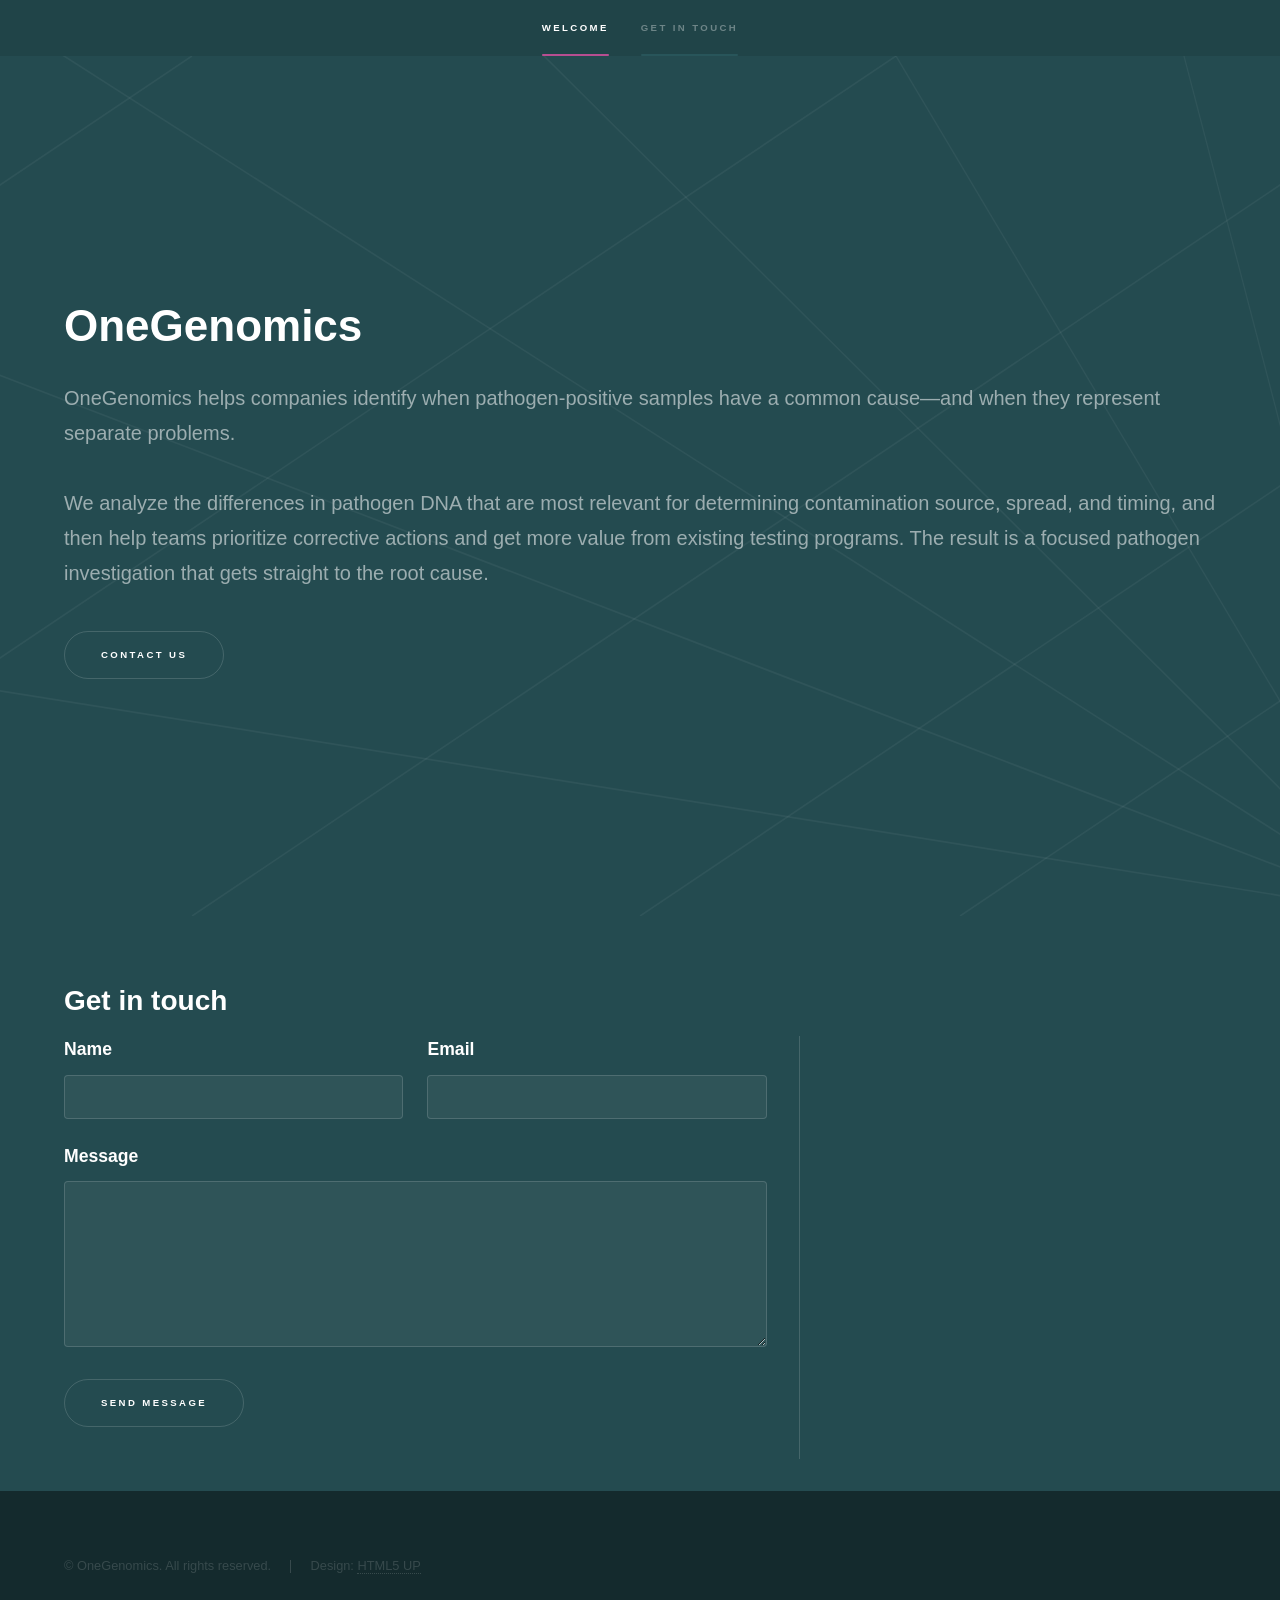
==== index.html @ ba039aa0 "fix contact form" ====
<!DOCTYPE HTML>
<!--
	Hyperspace by HTML5 UP
	html5up.net | @ajlkn
	Free for personal and commercial use under the CCA 3.0 license (html5up.net/license)
-->
<html>
	<head>
		<title>OneGenomics</title>
		<meta charset="utf-8" />
		<meta name="viewport" content="width=device-width, initial-scale=1, user-scalable=no" />
		<link rel="stylesheet" href="assets/css/main.css" />
		<noscript><link rel="stylesheet" href="assets/css/noscript.css" /></noscript>
	</head>
	<body class="is-preload">

		<!-- Sidebar -->
			<section id="sidebar">
				<div class="inner">
					<nav>
						<ul>
							<li><a href="#intro">Welcome</a></li>
							<!-- <li><a href="#one">Who we are</a></li> -->
							<!-- <li><a href="#two">What we do</a></li> -->
							<li><a href="#three">Get in touch</a></li>
						</ul>
					</nav>
				</div>
			</section>

		<!-- Wrapper -->
			<div id="wrapper">

				<!-- Intro -->
					<section id="intro" class="wrapper style1 fullscreen fade-up">
						<div class="inner">
							<h1>OneGenomics</h1>
							<p>OneGenomics helps companies identify when pathogen-positive samples have a common cause—and when they represent separate problems. <br />
							<br />
							We analyze the differences in pathogen DNA that are most relevant for determining contamination source, spread, and timing, and then help teams prioritize corrective actions and get more value from existing testing programs. The result is a focused pathogen investigation that gets straight to the root cause. </p>
							<ul class="actions">
								<li><a href="#three" class="button scrolly">Contact Us</a></li>
							</ul>
						</div>
					</section>

				<!-- One -->
<!-- 					<section id="one" class="wrapper style2 spotlights">
						<section>
							<a href="#" class="image"><img src="images/pic01.jpg" alt="" data-position="center center" /></a>
							<div class="content">
								<div class="inner">
									<h2>Sed ipsum dolor</h2>
									<p>Phasellus convallis elit id ullamcorper pulvinar. Duis aliquam turpis mauris, eu ultricies erat malesuada quis. Aliquam dapibus.</p>
									<ul class="actions">
										<li><a href="generic.html" class="button">Learn more</a></li>
									</ul>
								</div>
							</div>
						</section>
						<section>
							<a href="#" class="image"><img src="images/pic02.jpg" alt="" data-position="top center" /></a>
							<div class="content">
								<div class="inner">
									<h2>Feugiat consequat</h2>
									<p>Phasellus convallis elit id ullamcorper pulvinar. Duis aliquam turpis mauris, eu ultricies erat malesuada quis. Aliquam dapibus.</p>
									<ul class="actions">
										<li><a href="generic.html" class="button">Learn more</a></li>
									</ul>
								</div>
							</div>
						</section>
						<section>
							<a href="#" class="image"><img src="images/pic03.jpg" alt="" data-position="25% 25%" /></a>
							<div class="content">
								<div class="inner">
									<h2>Ultricies aliquam</h2>
									<p>Phasellus convallis elit id ullamcorper pulvinar. Duis aliquam turpis mauris, eu ultricies erat malesuada quis. Aliquam dapibus.</p>
									<ul class="actions">
										<li><a href="generic.html" class="button">Learn more</a></li>
									</ul>
								</div>
							</div>
						</section>
					</section> -->

				<!-- Two -->
<!-- 					<section id="two" class="wrapper style3 fade-up">
						<div class="inner">
							<h2>What we do</h2>
							<p>Phasellus convallis elit id ullamcorper pulvinar. Duis aliquam turpis mauris, eu ultricies erat malesuada quis. Aliquam dapibus, lacus eget hendrerit bibendum, urna est aliquam sem, sit amet imperdiet est velit quis lorem.</p>
							<div class="features">
								<section>
									<span class="icon solid major fa-code"></span>
									<h3>Lorem ipsum amet</h3>
									<p>Phasellus convallis elit id ullam corper amet et pulvinar. Duis aliquam turpis mauris, sed ultricies erat dapibus.</p>
								</section>
								<section>
									<span class="icon solid major fa-lock"></span>
									<h3>Aliquam sed nullam</h3>
									<p>Phasellus convallis elit id ullam corper amet et pulvinar. Duis aliquam turpis mauris, sed ultricies erat dapibus.</p>
								</section>
								<section>
									<span class="icon solid major fa-cog"></span>
									<h3>Sed erat ullam corper</h3>
									<p>Phasellus convallis elit id ullam corper amet et pulvinar. Duis aliquam turpis mauris, sed ultricies erat dapibus.</p>
								</section>
								<section>
									<span class="icon solid major fa-desktop"></span>
									<h3>Veroeros quis lorem</h3>
									<p>Phasellus convallis elit id ullam corper amet et pulvinar. Duis aliquam turpis mauris, sed ultricies erat dapibus.</p>
								</section>
								<section>
									<span class="icon solid major fa-link"></span>
									<h3>Urna quis bibendum</h3>
									<p>Phasellus convallis elit id ullam corper amet et pulvinar. Duis aliquam turpis mauris, sed ultricies erat dapibus.</p>
								</section>
								<section>
									<span class="icon major fa-gem"></span>
									<h3>Aliquam urna dapibus</h3>
									<p>Phasellus convallis elit id ullam corper amet et pulvinar. Duis aliquam turpis mauris, sed ultricies erat dapibus.</p>
								</section>
							</div>
							<ul class="actions">
								<li><a href="generic.html" class="button">Learn more</a></li>
							</ul>
						</div>
					</section> -->

				<!-- Three -->
					<section id="three" class="wrapper style1 fade-up">
						<div class="inner">
							<h2>Get in touch</h2>
							<div class="split style1">
								<section>
									<form method="POST" action="https://formsubmit.co/cam%40onegenomics.tech">
										<!--
											FormSubmit allows the form to send directly to your email (no backend required).
											See https://formsubmit.co/ for more details.
										-->
										<input type="hidden" name="_subject" value="New message from onegenomics.tech" />
										<input type="hidden" name="_captcha" value="false" />
										<input type="hidden" name="_next" value="https://onegenomics.tech/thank-you.html" />
										<div class="fields">
											<div class="field half">
												<label for="name">Name</label>
												<input type="text" name="name" id="name" required />
											</div>
											<div class="field half">
												<label for="email">Email</label>
												<input type="email" name="email" id="email" required />
											</div>
											<div class="field">
												<label for="message">Message</label>
												<textarea name="message" id="message" rows="5" required></textarea>
											</div>
										</div>
										<ul class="actions">
												<li><button type="submit" class="button submit">Send Message</button></li>
										</ul>
									</form>
								</section>
								<!--
								<section>
									<ul class="contact">
										<li>
											<h3>Address</h3>
											<span>12345 Somewhere Road #654<br />
											Nashville, TN 00000-0000<br />
											USA</span>
										</li>
										<li>
											<h3>Email</h3>
											<a href="#">user@untitled.tld</a>
										</li>
										<li>
											<h3>Phone</h3>
											<span>(000) 000-0000</span>
										</li>
										<li>
											<h3>Social</h3>
											<ul class="icons">
												<li><a href="#" class="icon brands fa-twitter"><span class="label">Twitter</span></a></li>
												<li><a href="#" class="icon brands fa-facebook-f"><span class="label">Facebook</span></a></li>
												<li><a href="#" class="icon brands fa-github"><span class="label">GitHub</span></a></li>
												<li><a href="#" class="icon brands fa-instagram"><span class="label">Instagram</span></a></li>
												<li><a href="#" class="icon brands fa-linkedin-in"><span class="label">LinkedIn</span></a></li>
											</ul>
										</li>
									</ul>
								</section>
								-->
							</div>
						</div>
					</section>

			</div>

		<!-- Footer -->
			<footer id="footer" class="wrapper style1-alt">
				<div class="inner">
					<ul class="menu">
						<li>&copy; OneGenomics. All rights reserved.</li><li>Design: <a href="http://html5up.net">HTML5 UP</a></li>
					</ul>
				</div>
			</footer>

		<!-- Scripts -->
			<script src="assets/js/jquery.min.js"></script>
			<script src="assets/js/jquery.scrollex.min.js"></script>
			<script src="assets/js/jquery.scrolly.min.js"></script>
			<script src="assets/js/browser.min.js"></script>
			<script src="assets/js/breakpoints.min.js"></script>
			<script src="assets/js/util.js"></script>
			<script src="assets/js/main.js"></script>

	</body>
</html>
---- assets/css/main.css ----
@import 'fontawesome-all.min.css';
/*
	Hyperspace by HTML5 UP
	html5up.net | @ajlkn
	Free for personal and commercial use under the CCA 3.0 license (html5up.net/license)
*/
html, body, div, span, applet, object,
iframe, h1, h2, h3, h4, h5, h6, p, blockquote,
pre, a, abbr, acronym, address, big, cite,
code, del, dfn, em, img, ins, kbd, q, s, samp,
small, strike, strong, sub, sup, tt, var, b,
u, i, center, dl, dt, dd, ol, ul, li, fieldset,
form, label, legend, table, caption, tbody,
tfoot, thead, tr, th, td, article, aside,
canvas, details, embed, figure, figcaption,
footer, header, hgroup, menu, nav, output, ruby,
section, summary, time, mark, audio, video {
  margin: 0;
  padding: 0;
  border: 0;
  font-size: 100%;
  font: inherit;
  vertical-align: baseline;
}

article, aside, details, figcaption, figure,
footer, header, hgroup, menu, nav, section {
  display: block;
}

body {
  line-height: 1;
}

ol, ul {
  list-style: none;
}

blockquote, q {
  quotes: none;
}
blockquote:before, blockquote:after, q:before, q:after {
  content: "";
  content: none;
}

table {
  border-collapse: collapse;
  border-spacing: 0;
}

body {
  -webkit-text-size-adjust: none;
}

mark {
  background-color: transparent;
  color: inherit;
}

input::-moz-focus-inner {
  border: 0;
  padding: 0;
}

input, select, textarea {
  -moz-appearance: none;
  -webkit-appearance: none;
  -ms-appearance: none;
  appearance: none;
}

/* Basic */
@-ms-viewport {
  width: device-width;
}
body {
  -ms-overflow-style: scrollbar;
}

@media screen and (max-width: 480px) {
  html, body {
    min-width: 320px;
  }
}
html {
  box-sizing: border-box;
}

*, *:before, *:after {
  box-sizing: inherit;
}

body {
  background: #204448;
}
body.is-preload *, body.is-preload *:before, body.is-preload *:after {
  -moz-animation: none !important;
  -webkit-animation: none !important;
  -ms-animation: none !important;
  animation: none !important;
  -moz-transition: none !important;
  -webkit-transition: none !important;
  -ms-transition: none !important;
  transition: none !important;
}

/* Type */
body, input, select, textarea {
  color: rgba(255, 255, 255, 0.55);
  font-family: Arial, Helvetica, sans-serif;
  font-size: 16.5pt;
  font-weight: normal;
  line-height: 1.75;
}
@media screen and (max-width: 1680px) {
  body, input, select, textarea {
    font-size: 13pt;
  }
}
@media screen and (max-width: 1280px) {
  body, input, select, textarea {
    font-size: 12pt;
  }
}
@media screen and (max-width: 360px) {
  body, input, select, textarea {
    font-size: 11pt;
  }
}

a {
  -moz-transition: color 0.2s ease, border-bottom-color 0.2s ease;
  -webkit-transition: color 0.2s ease, border-bottom-color 0.2s ease;
  -ms-transition: color 0.2s ease, border-bottom-color 0.2s ease;
  transition: color 0.2s ease, border-bottom-color 0.2s ease;
  border-bottom: dotted 1px rgba(255, 255, 255, 0.35);
  color: inherit;
  text-decoration: none;
}
a:hover {
  border-bottom-color: transparent;
  color: #ffffff;
}

strong, b {
  color: #ffffff;
  font-weight: bold;
}

em, i {
  font-style: italic;
}

p {
  margin: 0 0 2em 0;
}

h1, h2, h3, h4, h5, h6 {
  color: #ffffff;
  font-weight: bold;
  line-height: 1.5;
  margin: 0 0 0.5em 0;
}
h1 a, h2 a, h3 a, h4 a, h5 a, h6 a {
  color: inherit;
  text-decoration: none;
}

h1 {
  font-size: 2.75em;
}
h1.major {
  margin: 0 0 1.3em 0;
  position: relative;
  padding-bottom: 0.35em;
}
h1.major:after {
  background-image: -moz-linear-gradient(to right, #244B50, #b74e91);
  background-image: -webkit-linear-gradient(to right, #244B50, #b74e91);
  background-image: -ms-linear-gradient(to right, #244B50, #b74e91);
  background-image: linear-gradient(to right, #244B50, #b74e91);
  -moz-transition: max-width 0.2s ease;
  -webkit-transition: max-width 0.2s ease;
  -ms-transition: max-width 0.2s ease;
  transition: max-width 0.2s ease;
  border-radius: 0.2em;
  bottom: 0;
  content: "";
  height: 0.05em;
  position: absolute;
  right: 0;
  width: 100%;
}

h2 {
  font-size: 1.75em;
}

h3 {
  font-size: 1.1em;
}

h4 {
  font-size: 1em;
}

h5 {
  font-size: 0.8em;
}

h6 {
  font-size: 0.6em;
}

@media screen and (max-width: 736px) {
  h1 {
    font-size: 2em;
  }
  h2 {
    font-size: 1.25em;
  }
  h3 {
    font-size: 1em;
  }
  h4 {
    font-size: 0.8em;
  }
  h5 {
    font-size: 0.6em;
  }
  h6 {
    font-size: 0.6em;
  }
}
sub {
  font-size: 0.8em;
  position: relative;
  top: 0.5em;
}

sup {
  font-size: 0.8em;
  position: relative;
  top: -0.5em;
}

blockquote {
  border-left: solid 4px rgba(255, 255, 255, 0.15);
  font-style: italic;
  margin: 0 0 2em 0;
  padding: 0.5em 0 0.5em 2em;
}

code {
  background: rgba(255, 255, 255, 0.05);
  border-radius: 0.25em;
  border: solid 1px rgba(255, 255, 255, 0.15);
  font-family: "Courier New", monospace;
  font-size: 0.9em;
  margin: 0 0.25em;
  padding: 0.25em 0.65em;
}

pre {
  -webkit-overflow-scrolling: touch;
  font-family: "Courier New", monospace;
  font-size: 0.9em;
  margin: 0 0 2em 0;
}
pre code {
  display: block;
  line-height: 1.75em;
  padding: 1em 1.5em;
  overflow-x: auto;
}

hr {
  border: 0;
  border-bottom: solid 1px rgba(255, 255, 255, 0.15);
  margin: 2em 0;
}
hr.major {
  margin: 3em 0;
}

.align-left {
  text-align: left;
}

.align-center {
  text-align: center;
}

.align-right {
  text-align: right;
}

/* Row */
.row {
  display: flex;
  flex-wrap: wrap;
  box-sizing: border-box;
  align-items: stretch;
}
.row > * {
  box-sizing: border-box;
}
.row.gtr-uniform > * > :last-child {
  margin-bottom: 0;
}
.row.aln-left {
  justify-content: flex-start;
}
.row.aln-center {
  justify-content: center;
}
.row.aln-right {
  justify-content: flex-end;
}
.row.aln-top {
  align-items: flex-start;
}
.row.aln-middle {
  align-items: center;
}
.row.aln-bottom {
  align-items: flex-end;
}
.row > .imp {
  order: -1;
}
.row > .col-1 {
  width: 8.3333333333%;
}
.row > .off-1 {
  margin-left: 8.3333333333%;
}
.row > .col-2 {
  width: 16.6666666667%;
}
.row > .off-2 {
  margin-left: 16.6666666667%;
}
.row > .col-3 {
  width: 25%;
}
.row > .off-3 {
  margin-left: 25%;
}
.row > .col-4 {
  width: 33.3333333333%;
}
.row > .off-4 {
  margin-left: 33.3333333333%;
}
.row > .col-5 {
  width: 41.6666666667%;
}
.row > .off-5 {
  margin-left: 41.6666666667%;
}
.row > .col-6 {
  width: 50%;
}
.row > .off-6 {
  margin-left: 50%;
}
.row > .col-7 {
  width: 58.3333333333%;
}
.row > .off-7 {
  margin-left: 58.3333333333%;
}
.row > .col-8 {
  width: 66.6666666667%;
}
.row > .off-8 {
  margin-left: 66.6666666667%;
}
.row > .col-9 {
  width: 75%;
}
.row > .off-9 {
  margin-left: 75%;
}
.row > .col-10 {
  width: 83.3333333333%;
}
.row > .off-10 {
  margin-left: 83.3333333333%;
}
.row > .col-11 {
  width: 91.6666666667%;
}
.row > .off-11 {
  margin-left: 91.6666666667%;
}
.row > .col-12 {
  width: 100%;
}
.row > .off-12 {
  margin-left: 100%;
}
.row.gtr-0 {
  margin-top: 0;
  margin-left: 0em;
}
.row.gtr-0 > * {
  padding: 0 0 0 0em;
}
.row.gtr-0.gtr-uniform {
  margin-top: 0em;
}
.row.gtr-0.gtr-uniform > * {
  padding-top: 0em;
}
.row.gtr-25 {
  margin-top: 0;
  margin-left: -0.375em;
}
.row.gtr-25 > * {
  padding: 0 0 0 0.375em;
}
.row.gtr-25.gtr-uniform {
  margin-top: -0.375em;
}
.row.gtr-25.gtr-uniform > * {
  padding-top: 0.375em;
}
.row.gtr-50 {
  margin-top: 0;
  margin-left: -0.75em;
}
.row.gtr-50 > * {
  padding: 0 0 0 0.75em;
}
.row.gtr-50.gtr-uniform {
  margin-top: -0.75em;
}
.row.gtr-50.gtr-uniform > * {
  padding-top: 0.75em;
}
.row {
  margin-top: 0;
  margin-left: -1.5em;
}
.row > * {
  padding: 0 0 0 1.5em;
}
.row.gtr-uniform {
  margin-top: -1.5em;
}
.row.gtr-uniform > * {
  padding-top: 1.5em;
}
.row.gtr-150 {
  margin-top: 0;
  margin-left: -2.25em;
}
.row.gtr-150 > * {
  padding: 0 0 0 2.25em;
}
.row.gtr-150.gtr-uniform {
  margin-top: -2.25em;
}
.row.gtr-150.gtr-uniform > * {
  padding-top: 2.25em;
}
.row.gtr-200 {
  margin-top: 0;
  margin-left: -3em;
}
.row.gtr-200 > * {
  padding: 0 0 0 3em;
}
.row.gtr-200.gtr-uniform {
  margin-top: -3em;
}
.row.gtr-200.gtr-uniform > * {
  padding-top: 3em;
}
@media screen and (max-width: 1680px) {
  .row {
    display: flex;
    flex-wrap: wrap;
    box-sizing: border-box;
    align-items: stretch;
  }
  .row > * {
    box-sizing: border-box;
  }
  .row.gtr-uniform > * > :last-child {
    margin-bottom: 0;
  }
  .row.aln-left {
    justify-content: flex-start;
  }
  .row.aln-center {
    justify-content: center;
  }
  .row.aln-right {
    justify-content: flex-end;
  }
  .row.aln-top {
    align-items: flex-start;
  }
  .row.aln-middle {
    align-items: center;
  }
  .row.aln-bottom {
    align-items: flex-end;
  }
  .row > .imp-xlarge {
    order: -1;
  }
  .row > .col-1-xlarge {
    width: 8.3333333333%;
  }
  .row > .off-1-xlarge {
    margin-left: 8.3333333333%;
  }
  .row > .col-2-xlarge {
    width: 16.6666666667%;
  }
  .row > .off-2-xlarge {
    margin-left: 16.6666666667%;
  }
  .row > .col-3-xlarge {
    width: 25%;
  }
  .row > .off-3-xlarge {
    margin-left: 25%;
  }
  .row > .col-4-xlarge {
    width: 33.3333333333%;
  }
  .row > .off-4-xlarge {
    margin-left: 33.3333333333%;
  }
  .row > .col-5-xlarge {
    width: 41.6666666667%;
  }
  .row > .off-5-xlarge {
    margin-left: 41.6666666667%;
  }
  .row > .col-6-xlarge {
    width: 50%;
  }
  .row > .off-6-xlarge {
    margin-left: 50%;
  }
  .row > .col-7-xlarge {
    width: 58.3333333333%;
  }
  .row > .off-7-xlarge {
    margin-left: 58.3333333333%;
  }
  .row > .col-8-xlarge {
    width: 66.6666666667%;
  }
  .row > .off-8-xlarge {
    margin-left: 66.6666666667%;
  }
  .row > .col-9-xlarge {
    width: 75%;
  }
  .row > .off-9-xlarge {
    margin-left: 75%;
  }
  .row > .col-10-xlarge {
    width: 83.3333333333%;
  }
  .row > .off-10-xlarge {
    margin-left: 83.3333333333%;
  }
  .row > .col-11-xlarge {
    width: 91.6666666667%;
  }
  .row > .off-11-xlarge {
    margin-left: 91.6666666667%;
  }
  .row > .col-12-xlarge {
    width: 100%;
  }
  .row > .off-12-xlarge {
    margin-left: 100%;
  }
  .row.gtr-0 {
    margin-top: 0;
    margin-left: 0em;
  }
  .row.gtr-0 > * {
    padding: 0 0 0 0em;
  }
  .row.gtr-0.gtr-uniform {
    margin-top: 0em;
  }
  .row.gtr-0.gtr-uniform > * {
    padding-top: 0em;
  }
  .row.gtr-25 {
    margin-top: 0;
    margin-left: -0.375em;
  }
  .row.gtr-25 > * {
    padding: 0 0 0 0.375em;
  }
  .row.gtr-25.gtr-uniform {
    margin-top: -0.375em;
  }
  .row.gtr-25.gtr-uniform > * {
    padding-top: 0.375em;
  }
  .row.gtr-50 {
    margin-top: 0;
    margin-left: -0.75em;
  }
  .row.gtr-50 > * {
    padding: 0 0 0 0.75em;
  }
  .row.gtr-50.gtr-uniform {
    margin-top: -0.75em;
  }
  .row.gtr-50.gtr-uniform > * {
    padding-top: 0.75em;
  }
  .row {
    margin-top: 0;
    margin-left: -1.5em;
  }
  .row > * {
    padding: 0 0 0 1.5em;
  }
  .row.gtr-uniform {
    margin-top: -1.5em;
  }
  .row.gtr-uniform > * {
    padding-top: 1.5em;
  }
  .row.gtr-150 {
    margin-top: 0;
    margin-left: -2.25em;
  }
  .row.gtr-150 > * {
    padding: 0 0 0 2.25em;
  }
  .row.gtr-150.gtr-uniform {
    margin-top: -2.25em;
  }
  .row.gtr-150.gtr-uniform > * {
    padding-top: 2.25em;
  }
  .row.gtr-200 {
    margin-top: 0;
    margin-left: -3em;
  }
  .row.gtr-200 > * {
    padding: 0 0 0 3em;
  }
  .row.gtr-200.gtr-uniform {
    margin-top: -3em;
  }
  .row.gtr-200.gtr-uniform > * {
    padding-top: 3em;
  }
}
@media screen and (max-width: 1280px) {
  .row {
    display: flex;
    flex-wrap: wrap;
    box-sizing: border-box;
    align-items: stretch;
  }
  .row > * {
    box-sizing: border-box;
  }
  .row.gtr-uniform > * > :last-child {
    margin-bottom: 0;
  }
  .row.aln-left {
    justify-content: flex-start;
  }
  .row.aln-center {
    justify-content: center;
  }
  .row.aln-right {
    justify-content: flex-end;
  }
  .row.aln-top {
    align-items: flex-start;
  }
  .row.aln-middle {
    align-items: center;
  }
  .row.aln-bottom {
    align-items: flex-end;
  }
  .row > .imp-large {
    order: -1;
  }
  .row > .col-1-large {
    width: 8.3333333333%;
  }
  .row > .off-1-large {
    margin-left: 8.3333333333%;
  }
  .row > .col-2-large {
    width: 16.6666666667%;
  }
  .row > .off-2-large {
    margin-left: 16.6666666667%;
  }
  .row > .col-3-large {
    width: 25%;
  }
  .row > .off-3-large {
    margin-left: 25%;
  }
  .row > .col-4-large {
    width: 33.3333333333%;
  }
  .row > .off-4-large {
    margin-left: 33.3333333333%;
  }
  .row > .col-5-large {
    width: 41.6666666667%;
  }
  .row > .off-5-large {
    margin-left: 41.6666666667%;
  }
  .row > .col-6-large {
    width: 50%;
  }
  .row > .off-6-large {
    margin-left: 50%;
  }
  .row > .col-7-large {
    width: 58.3333333333%;
  }
  .row > .off-7-large {
    margin-left: 58.3333333333%;
  }
  .row > .col-8-large {
    width: 66.6666666667%;
  }
  .row > .off-8-large {
    margin-left: 66.6666666667%;
  }
  .row > .col-9-large {
    width: 75%;
  }
  .row > .off-9-large {
    margin-left: 75%;
  }
  .row > .col-10-large {
    width: 83.3333333333%;
  }
  .row > .off-10-large {
    margin-left: 83.3333333333%;
  }
  .row > .col-11-large {
    width: 91.6666666667%;
  }
  .row > .off-11-large {
    margin-left: 91.6666666667%;
  }
  .row > .col-12-large {
    width: 100%;
  }
  .row > .off-12-large {
    margin-left: 100%;
  }
  .row.gtr-0 {
    margin-top: 0;
    margin-left: 0em;
  }
  .row.gtr-0 > * {
    padding: 0 0 0 0em;
  }
  .row.gtr-0.gtr-uniform {
    margin-top: 0em;
  }
  .row.gtr-0.gtr-uniform > * {
    padding-top: 0em;
  }
  .row.gtr-25 {
    margin-top: 0;
    margin-left: -0.375em;
  }
  .row.gtr-25 > * {
    padding: 0 0 0 0.375em;
  }
  .row.gtr-25.gtr-uniform {
    margin-top: -0.375em;
  }
  .row.gtr-25.gtr-uniform > * {
    padding-top: 0.375em;
  }
  .row.gtr-50 {
    margin-top: 0;
    margin-left: -0.75em;
  }
  .row.gtr-50 > * {
    padding: 0 0 0 0.75em;
  }
  .row.gtr-50.gtr-uniform {
    margin-top: -0.75em;
  }
  .row.gtr-50.gtr-uniform > * {
    padding-top: 0.75em;
  }
  .row {
    margin-top: 0;
    margin-left: -1.5em;
  }
  .row > * {
    padding: 0 0 0 1.5em;
  }
  .row.gtr-uniform {
    margin-top: -1.5em;
  }
  .row.gtr-uniform > * {
    padding-top: 1.5em;
  }
  .row.gtr-150 {
    margin-top: 0;
    margin-left: -2.25em;
  }
  .row.gtr-150 > * {
    padding: 0 0 0 2.25em;
  }
  .row.gtr-150.gtr-uniform {
    margin-top: -2.25em;
  }
  .row.gtr-150.gtr-uniform > * {
    padding-top: 2.25em;
  }
  .row.gtr-200 {
    margin-top: 0;
    margin-left: -3em;
  }
  .row.gtr-200 > * {
    padding: 0 0 0 3em;
  }
  .row.gtr-200.gtr-uniform {
    margin-top: -3em;
  }
  .row.gtr-200.gtr-uniform > * {
    padding-top: 3em;
  }
}
@media screen and (max-width: 980px) {
  .row {
    display: flex;
    flex-wrap: wrap;
    box-sizing: border-box;
    align-items: stretch;
  }
  .row > * {
    box-sizing: border-box;
  }
  .row.gtr-uniform > * > :last-child {
    margin-bottom: 0;
  }
  .row.aln-left {
    justify-content: flex-start;
  }
  .row.aln-center {
    justify-content: center;
  }
  .row.aln-right {
    justify-content: flex-end;
  }
  .row.aln-top {
    align-items: flex-start;
  }
  .row.aln-middle {
    align-items: center;
  }
  .row.aln-bottom {
    align-items: flex-end;
  }
  .row > .imp-medium {
    order: -1;
  }
  .row > .col-1-medium {
    width: 8.3333333333%;
  }
  .row > .off-1-medium {
    margin-left: 8.3333333333%;
  }
  .row > .col-2-medium {
    width: 16.6666666667%;
  }
  .row > .off-2-medium {
    margin-left: 16.6666666667%;
  }
  .row > .col-3-medium {
    width: 25%;
  }
  .row > .off-3-medium {
    margin-left: 25%;
  }
  .row > .col-4-medium {
    width: 33.3333333333%;
  }
  .row > .off-4-medium {
    margin-left: 33.3333333333%;
  }
  .row > .col-5-medium {
    width: 41.6666666667%;
  }
  .row > .off-5-medium {
    margin-left: 41.6666666667%;
  }
  .row > .col-6-medium {
    width: 50%;
  }
  .row > .off-6-medium {
    margin-left: 50%;
  }
  .row > .col-7-medium {
    width: 58.3333333333%;
  }
  .row > .off-7-medium {
    margin-left: 58.3333333333%;
  }
  .row > .col-8-medium {
    width: 66.6666666667%;
  }
  .row > .off-8-medium {
    margin-left: 66.6666666667%;
  }
  .row > .col-9-medium {
    width: 75%;
  }
  .row > .off-9-medium {
    margin-left: 75%;
  }
  .row > .col-10-medium {
    width: 83.3333333333%;
  }
  .row > .off-10-medium {
    margin-left: 83.3333333333%;
  }
  .row > .col-11-medium {
    width: 91.6666666667%;
  }
  .row > .off-11-medium {
    margin-left: 91.6666666667%;
  }
  .row > .col-12-medium {
    width: 100%;
  }
  .row > .off-12-medium {
    margin-left: 100%;
  }
  .row.gtr-0 {
    margin-top: 0;
    margin-left: 0em;
  }
  .row.gtr-0 > * {
    padding: 0 0 0 0em;
  }
  .row.gtr-0.gtr-uniform {
    margin-top: 0em;
  }
  .row.gtr-0.gtr-uniform > * {
    padding-top: 0em;
  }
  .row.gtr-25 {
    margin-top: 0;
    margin-left: -0.375em;
  }
  .row.gtr-25 > * {
    padding: 0 0 0 0.375em;
  }
  .row.gtr-25.gtr-uniform {
    margin-top: -0.375em;
  }
  .row.gtr-25.gtr-uniform > * {
    padding-top: 0.375em;
  }
  .row.gtr-50 {
    margin-top: 0;
    margin-left: -0.75em;
  }
  .row.gtr-50 > * {
    padding: 0 0 0 0.75em;
  }
  .row.gtr-50.gtr-uniform {
    margin-top: -0.75em;
  }
  .row.gtr-50.gtr-uniform > * {
    padding-top: 0.75em;
  }
  .row {
    margin-top: 0;
    margin-left: -1.5em;
  }
  .row > * {
    padding: 0 0 0 1.5em;
  }
  .row.gtr-uniform {
    margin-top: -1.5em;
  }
  .row.gtr-uniform > * {
    padding-top: 1.5em;
  }
  .row.gtr-150 {
    margin-top: 0;
    margin-left: -2.25em;
  }
  .row.gtr-150 > * {
    padding: 0 0 0 2.25em;
  }
  .row.gtr-150.gtr-uniform {
    margin-top: -2.25em;
  }
  .row.gtr-150.gtr-uniform > * {
    padding-top: 2.25em;
  }
  .row.gtr-200 {
    margin-top: 0;
    margin-left: -3em;
  }
  .row.gtr-200 > * {
    padding: 0 0 0 3em;
  }
  .row.gtr-200.gtr-uniform {
    margin-top: -3em;
  }
  .row.gtr-200.gtr-uniform > * {
    padding-top: 3em;
  }
}
@media screen and (max-width: 736px) {
  .row {
    display: flex;
    flex-wrap: wrap;
    box-sizing: border-box;
    align-items: stretch;
  }
  .row > * {
    box-sizing: border-box;
  }
  .row.gtr-uniform > * > :last-child {
    margin-bottom: 0;
  }
  .row.aln-left {
    justify-content: flex-start;
  }
  .row.aln-center {
    justify-content: center;
  }
  .row.aln-right {
    justify-content: flex-end;
  }
  .row.aln-top {
    align-items: flex-start;
  }
  .row.aln-middle {
    align-items: center;
  }
  .row.aln-bottom {
    align-items: flex-end;
  }
  .row > .imp-small {
    order: -1;
  }
  .row > .col-1-small {
    width: 8.3333333333%;
  }
  .row > .off-1-small {
    margin-left: 8.3333333333%;
  }
  .row > .col-2-small {
    width: 16.6666666667%;
  }
  .row > .off-2-small {
    margin-left: 16.6666666667%;
  }
  .row > .col-3-small {
    width: 25%;
  }
  .row > .off-3-small {
    margin-left: 25%;
  }
  .row > .col-4-small {
    width: 33.3333333333%;
  }
  .row > .off-4-small {
    margin-left: 33.3333333333%;
  }
  .row > .col-5-small {
    width: 41.6666666667%;
  }
  .row > .off-5-small {
    margin-left: 41.6666666667%;
  }
  .row > .col-6-small {
    width: 50%;
  }
  .row > .off-6-small {
    margin-left: 50%;
  }
  .row > .col-7-small {
    width: 58.3333333333%;
  }
  .row > .off-7-small {
    margin-left: 58.3333333333%;
  }
  .row > .col-8-small {
    width: 66.6666666667%;
  }
  .row > .off-8-small {
    margin-left: 66.6666666667%;
  }
  .row > .col-9-small {
    width: 75%;
  }
  .row > .off-9-small {
    margin-left: 75%;
  }
  .row > .col-10-small {
    width: 83.3333333333%;
  }
  .row > .off-10-small {
    margin-left: 83.3333333333%;
  }
  .row > .col-11-small {
    width: 91.6666666667%;
  }
  .row > .off-11-small {
    margin-left: 91.6666666667%;
  }
  .row > .col-12-small {
    width: 100%;
  }
  .row > .off-12-small {
    margin-left: 100%;
  }
  .row.gtr-0 {
    margin-top: 0;
    margin-left: 0em;
  }
  .row.gtr-0 > * {
    padding: 0 0 0 0em;
  }
  .row.gtr-0.gtr-uniform {
    margin-top: 0em;
  }
  .row.gtr-0.gtr-uniform > * {
    padding-top: 0em;
  }
  .row.gtr-25 {
    margin-top: 0;
    margin-left: -0.375em;
  }
  .row.gtr-25 > * {
    padding: 0 0 0 0.375em;
  }
  .row.gtr-25.gtr-uniform {
    margin-top: -0.375em;
  }
  .row.gtr-25.gtr-uniform > * {
    padding-top: 0.375em;
  }
  .row.gtr-50 {
    margin-top: 0;
    margin-left: -0.75em;
  }
  .row.gtr-50 > * {
    padding: 0 0 0 0.75em;
  }
  .row.gtr-50.gtr-uniform {
    margin-top: -0.75em;
  }
  .row.gtr-50.gtr-uniform > * {
    padding-top: 0.75em;
  }
  .row {
    margin-top: 0;
    margin-left: -1.5em;
  }
  .row > * {
    padding: 0 0 0 1.5em;
  }
  .row.gtr-uniform {
    margin-top: -1.5em;
  }
  .row.gtr-uniform > * {
    padding-top: 1.5em;
  }
  .row.gtr-150 {
    margin-top: 0;
    margin-left: -2.25em;
  }
  .row.gtr-150 > * {
    padding: 0 0 0 2.25em;
  }
  .row.gtr-150.gtr-uniform {
    margin-top: -2.25em;
  }
  .row.gtr-150.gtr-uniform > * {
    padding-top: 2.25em;
  }
  .row.gtr-200 {
    margin-top: 0;
    margin-left: -3em;
  }
  .row.gtr-200 > * {
    padding: 0 0 0 3em;
  }
  .row.gtr-200.gtr-uniform {
    margin-top: -3em;
  }
  .row.gtr-200.gtr-uniform > * {
    padding-top: 3em;
  }
}
@media screen and (max-width: 480px) {
  .row {
    display: flex;
    flex-wrap: wrap;
    box-sizing: border-box;
    align-items: stretch;
  }
  .row > * {
    box-sizing: border-box;
  }
  .row.gtr-uniform > * > :last-child {
    margin-bottom: 0;
  }
  .row.aln-left {
    justify-content: flex-start;
  }
  .row.aln-center {
    justify-content: center;
  }
  .row.aln-right {
    justify-content: flex-end;
  }
  .row.aln-top {
    align-items: flex-start;
  }
  .row.aln-middle {
    align-items: center;
  }
  .row.aln-bottom {
    align-items: flex-end;
  }
  .row > .imp-xsmall {
    order: -1;
  }
  .row > .col-1-xsmall {
    width: 8.3333333333%;
  }
  .row > .off-1-xsmall {
    margin-left: 8.3333333333%;
  }
  .row > .col-2-xsmall {
    width: 16.6666666667%;
  }
  .row > .off-2-xsmall {
    margin-left: 16.6666666667%;
  }
  .row > .col-3-xsmall {
    width: 25%;
  }
  .row > .off-3-xsmall {
    margin-left: 25%;
  }
  .row > .col-4-xsmall {
    width: 33.3333333333%;
  }
  .row > .off-4-xsmall {
    margin-left: 33.3333333333%;
  }
  .row > .col-5-xsmall {
    width: 41.6666666667%;
  }
  .row > .off-5-xsmall {
    margin-left: 41.6666666667%;
  }
  .row > .col-6-xsmall {
    width: 50%;
  }
  .row > .off-6-xsmall {
    margin-left: 50%;
  }
  .row > .col-7-xsmall {
    width: 58.3333333333%;
  }
  .row > .off-7-xsmall {
    margin-left: 58.3333333333%;
  }
  .row > .col-8-xsmall {
    width: 66.6666666667%;
  }
  .row > .off-8-xsmall {
    margin-left: 66.6666666667%;
  }
  .row > .col-9-xsmall {
    width: 75%;
  }
  .row > .off-9-xsmall {
    margin-left: 75%;
  }
  .row > .col-10-xsmall {
    width: 83.3333333333%;
  }
  .row > .off-10-xsmall {
    margin-left: 83.3333333333%;
  }
  .row > .col-11-xsmall {
    width: 91.6666666667%;
  }
  .row > .off-11-xsmall {
    margin-left: 91.6666666667%;
  }
  .row > .col-12-xsmall {
    width: 100%;
  }
  .row > .off-12-xsmall {
    margin-left: 100%;
  }
  .row.gtr-0 {
    margin-top: 0;
    margin-left: 0em;
  }
  .row.gtr-0 > * {
    padding: 0 0 0 0em;
  }
  .row.gtr-0.gtr-uniform {
    margin-top: 0em;
  }
  .row.gtr-0.gtr-uniform > * {
    padding-top: 0em;
  }
  .row.gtr-25 {
    margin-top: 0;
    margin-left: -0.375em;
  }
  .row.gtr-25 > * {
    padding: 0 0 0 0.375em;
  }
  .row.gtr-25.gtr-uniform {
    margin-top: -0.375em;
  }
  .row.gtr-25.gtr-uniform > * {
    padding-top: 0.375em;
  }
  .row.gtr-50 {
    margin-top: 0;
    margin-left: -0.75em;
  }
  .row.gtr-50 > * {
    padding: 0 0 0 0.75em;
  }
  .row.gtr-50.gtr-uniform {
    margin-top: -0.75em;
  }
  .row.gtr-50.gtr-uniform > * {
    padding-top: 0.75em;
  }
  .row {
    margin-top: 0;
    margin-left: -1.5em;
  }
  .row > * {
    padding: 0 0 0 1.5em;
  }
  .row.gtr-uniform {
    margin-top: -1.5em;
  }
  .row.gtr-uniform > * {
    padding-top: 1.5em;
  }
  .row.gtr-150 {
    margin-top: 0;
    margin-left: -2.25em;
  }
  .row.gtr-150 > * {
    padding: 0 0 0 2.25em;
  }
  .row.gtr-150.gtr-uniform {
    margin-top: -2.25em;
  }
  .row.gtr-150.gtr-uniform > * {
    padding-top: 2.25em;
  }
  .row.gtr-200 {
    margin-top: 0;
    margin-left: -3em;
  }
  .row.gtr-200 > * {
    padding: 0 0 0 3em;
  }
  .row.gtr-200.gtr-uniform {
    margin-top: -3em;
  }
  .row.gtr-200.gtr-uniform > * {
    padding-top: 3em;
  }
}

/* Box */
.box {
  border-radius: 0.25em;
  border: solid 1px rgba(255, 255, 255, 0.15);
  margin-bottom: 2em;
  padding: 1.5em;
}
.box > :last-child,
.box > :last-child > :last-child,
.box > :last-child > :last-child > :last-child {
  margin-bottom: 0;
}
.box.alt {
  border: 0;
  border-radius: 0;
  padding: 0;
}

/* Button */
input[type=submit],
input[type=reset],
input[type=button],
button,
.button {
  -moz-appearance: none;
  -webkit-appearance: none;
  -ms-appearance: none;
  appearance: none;
  -moz-transition: border-color 0.2s ease;
  -webkit-transition: border-color 0.2s ease;
  -ms-transition: border-color 0.2s ease;
  transition: border-color 0.2s ease;
  background-color: transparent;
  border: solid 1px !important;
  border-color: rgba(255, 255, 255, 0.15) !important;
  border-radius: 3em;
  color: #ffffff !important;
  cursor: pointer;
  display: inline-block;
  font-size: 0.6em;
  font-weight: bold;
  height: calc(4.75em + 2px);
  letter-spacing: 0.25em;
  line-height: 4.75em;
  outline: 0;
  padding: 0 3.75em;
  position: relative;
  text-align: center;
  text-decoration: none;
  text-transform: uppercase;
  white-space: nowrap;
}
input[type=submit]:after,
input[type=reset]:after,
input[type=button]:after,
button:after,
.button:after {
  -moz-transform: scale(0.25);
  -webkit-transform: scale(0.25);
  -ms-transform: scale(0.25);
  transform: scale(0.25);
  pointer-events: none;
  -moz-transition: opacity 0.2s ease, -moz-transform 0.2s ease;
  -webkit-transition: opacity 0.2s ease, -webkit-transform 0.2s ease;
  -ms-transition: opacity 0.2s ease, -ms-transform 0.2s ease;
  transition: opacity 0.2s ease, transform 0.2s ease;
  background: #ffffff;
  border-radius: 3em;
  content: "";
  height: 100%;
  left: 0;
  opacity: 0;
  position: absolute;
  top: 0;
  width: 100%;
}
input[type=submit].icon:before,
input[type=reset].icon:before,
input[type=button].icon:before,
button.icon:before,
.button.icon:before {
  margin-right: 0.75em;
}
input[type=submit].fit,
input[type=reset].fit,
input[type=button].fit,
button.fit,
.button.fit {
  width: 100%;
}
input[type=submit].small,
input[type=reset].small,
input[type=button].small,
button.small,
.button.small {
  font-size: 0.4em;
}
input[type=submit].large,
input[type=reset].large,
input[type=button].large,
button.large,
.button.large {
  font-size: 0.8em;
}
input[type=submit].primary,
input[type=reset].primary,
input[type=button].primary,
button.primary,
.button.primary {
  background-color: #ffffff;
  color: #204448 !important;
}
input[type=submit].primary:after,
input[type=reset].primary:after,
input[type=button].primary:after,
button.primary:after,
.button.primary:after {
  display: none;
}
input[type=submit].disabled, input[type=submit]:disabled,
input[type=reset].disabled,
input[type=reset]:disabled,
input[type=button].disabled,
input[type=button]:disabled,
button.disabled,
button:disabled,
.button.disabled,
.button:disabled {
  cursor: default;
  opacity: 0.5;
  pointer-events: none;
}
input[type=submit]:hover,
input[type=reset]:hover,
input[type=button]:hover,
button:hover,
.button:hover {
  border-color: rgba(255, 255, 255, 0.55) !important;
}
input[type=submit]:hover:after,
input[type=reset]:hover:after,
input[type=button]:hover:after,
button:hover:after,
.button:hover:after {
  opacity: 0.05;
  -moz-transform: scale(1);
  -webkit-transform: scale(1);
  -ms-transform: scale(1);
  transform: scale(1);
}
input[type=submit]:hover:active,
input[type=reset]:hover:active,
input[type=button]:hover:active,
button:hover:active,
.button:hover:active {
  border-color: #ffffff !important;
}
input[type=submit]:hover:active:after,
input[type=reset]:hover:active:after,
input[type=button]:hover:active:after,
button:hover:active:after,
.button:hover:active:after {
  opacity: 0.1;
}

/* Features */
.features {
  display: -moz-flex;
  display: -webkit-flex;
  display: -ms-flex;
  display: flex;
  -moz-flex-wrap: wrap;
  -webkit-flex-wrap: wrap;
  -ms-flex-wrap: wrap;
  flex-wrap: wrap;
  border-radius: 0.25em;
  border: solid 1px rgba(255, 255, 255, 0.15);
  background: rgba(255, 255, 255, 0.05);
  margin: 0 0 2em 0;
}
.features section {
  padding: 3.5em 3em 1em 7em;
  width: 50%;
  border-top: solid 1px rgba(255, 255, 255, 0.15);
  position: relative;
}
.features section:nth-child(-n+2) {
  border-top-width: 0;
}
.features section:nth-child(2n) {
  border-left: solid 1px rgba(255, 255, 255, 0.15);
}
.features section .icon {
  -moz-transition: opacity 0.5s ease, -moz-transform 0.5s ease;
  -webkit-transition: opacity 0.5s ease, -webkit-transform 0.5s ease;
  -ms-transition: opacity 0.5s ease, -ms-transform 0.5s ease;
  transition: opacity 0.5s ease, transform 0.5s ease;
  -moz-transition-delay: 1s;
  -webkit-transition-delay: 1s;
  -ms-transition-delay: 1s;
  transition-delay: 1s;
  -moz-transform: scale(1);
  -webkit-transform: scale(1);
  -ms-transform: scale(1);
  transform: scale(1);
  position: absolute;
  left: 3em;
  top: 3em;
  opacity: 1;
}
.features section:nth-child(1) .icon {
  -moz-transition-delay: 0.15s;
  -webkit-transition-delay: 0.15s;
  -ms-transition-delay: 0.15s;
  transition-delay: 0.15s;
}
.features section:nth-child(2) .icon {
  -moz-transition-delay: 0.3s;
  -webkit-transition-delay: 0.3s;
  -ms-transition-delay: 0.3s;
  transition-delay: 0.3s;
}
.features section:nth-child(3) .icon {
  -moz-transition-delay: 0.45s;
  -webkit-transition-delay: 0.45s;
  -ms-transition-delay: 0.45s;
  transition-delay: 0.45s;
}
.features section:nth-child(4) .icon {
  -moz-transition-delay: 0.6s;
  -webkit-transition-delay: 0.6s;
  -ms-transition-delay: 0.6s;
  transition-delay: 0.6s;
}
.features section:nth-child(5) .icon {
  -moz-transition-delay: 0.75s;
  -webkit-transition-delay: 0.75s;
  -ms-transition-delay: 0.75s;
  transition-delay: 0.75s;
}
.features section:nth-child(6) .icon {
  -moz-transition-delay: 0.9s;
  -webkit-transition-delay: 0.9s;
  -ms-transition-delay: 0.9s;
  transition-delay: 0.9s;
}
.features section:nth-child(7) .icon {
  -moz-transition-delay: 1.05s;
  -webkit-transition-delay: 1.05s;
  -ms-transition-delay: 1.05s;
  transition-delay: 1.05s;
}
.features section:nth-child(8) .icon {
  -moz-transition-delay: 1.2s;
  -webkit-transition-delay: 1.2s;
  -ms-transition-delay: 1.2s;
  transition-delay: 1.2s;
}
.features section:nth-child(9) .icon {
  -moz-transition-delay: 1.35s;
  -webkit-transition-delay: 1.35s;
  -ms-transition-delay: 1.35s;
  transition-delay: 1.35s;
}
.features section:nth-child(10) .icon {
  -moz-transition-delay: 1.5s;
  -webkit-transition-delay: 1.5s;
  -ms-transition-delay: 1.5s;
  transition-delay: 1.5s;
}
.features section:nth-child(11) .icon {
  -moz-transition-delay: 1.65s;
  -webkit-transition-delay: 1.65s;
  -ms-transition-delay: 1.65s;
  transition-delay: 1.65s;
}
.features section:nth-child(12) .icon {
  -moz-transition-delay: 1.8s;
  -webkit-transition-delay: 1.8s;
  -ms-transition-delay: 1.8s;
  transition-delay: 1.8s;
}
.features section:nth-child(13) .icon {
  -moz-transition-delay: 1.95s;
  -webkit-transition-delay: 1.95s;
  -ms-transition-delay: 1.95s;
  transition-delay: 1.95s;
}
.features section:nth-child(14) .icon {
  -moz-transition-delay: 2.1s;
  -webkit-transition-delay: 2.1s;
  -ms-transition-delay: 2.1s;
  transition-delay: 2.1s;
}
.features section:nth-child(15) .icon {
  -moz-transition-delay: 2.25s;
  -webkit-transition-delay: 2.25s;
  -ms-transition-delay: 2.25s;
  transition-delay: 2.25s;
}
.features section:nth-child(16) .icon {
  -moz-transition-delay: 2.4s;
  -webkit-transition-delay: 2.4s;
  -ms-transition-delay: 2.4s;
  transition-delay: 2.4s;
}
.features section:nth-child(17) .icon {
  -moz-transition-delay: 2.55s;
  -webkit-transition-delay: 2.55s;
  -ms-transition-delay: 2.55s;
  transition-delay: 2.55s;
}
.features section:nth-child(18) .icon {
  -moz-transition-delay: 2.7s;
  -webkit-transition-delay: 2.7s;
  -ms-transition-delay: 2.7s;
  transition-delay: 2.7s;
}
.features section:nth-child(19) .icon {
  -moz-transition-delay: 2.85s;
  -webkit-transition-delay: 2.85s;
  -ms-transition-delay: 2.85s;
  transition-delay: 2.85s;
}
.features section:nth-child(20) .icon {
  -moz-transition-delay: 3s;
  -webkit-transition-delay: 3s;
  -ms-transition-delay: 3s;
  transition-delay: 3s;
}
.features.inactive section .icon {
  -moz-transform: scale(0.5);
  -webkit-transform: scale(0.5);
  -ms-transform: scale(0.5);
  transform: scale(0.5);
  opacity: 0;
}
@media screen and (max-width: 980px) {
  .features {
    display: block;
  }
  .features section {
    border-top-width: 1px !important;
    border-left-width: 0 !important;
    width: 100%;
  }
  .features section:first-child {
    border-top-width: 0 !important;
  }
}
@media screen and (max-width: 736px) {
  .features section {
    padding: 2.5em 1.5em 0.1em 5.5em;
  }
  .features section .icon {
    left: 1.5em;
    top: 2em;
  }
}
@media screen and (max-width: 480px) {
  .features section {
    padding: 2em 1.5em 0.1em 1.5em;
  }
  .features section .icon {
    left: 0;
    position: relative;
    top: 0;
  }
}

/* Form */
form {
  margin: 0 0 2em 0;
}
form > :last-child {
  margin-bottom: 0;
}
form > .fields {
  display: -moz-flex;
  display: -webkit-flex;
  display: -ms-flex;
  display: flex;
  -moz-flex-wrap: wrap;
  -webkit-flex-wrap: wrap;
  -ms-flex-wrap: wrap;
  flex-wrap: wrap;
  width: calc(100% + 3em);
  margin: -1.5em 0 2em -1.5em;
}
form > .fields > .field {
  -moz-flex-grow: 0;
  -webkit-flex-grow: 0;
  -ms-flex-grow: 0;
  flex-grow: 0;
  -moz-flex-shrink: 0;
  -webkit-flex-shrink: 0;
  -ms-flex-shrink: 0;
  flex-shrink: 0;
  padding: 1.5em 0 0 1.5em;
  width: calc(100% - 1.5em);
}
form > .fields > .field.half {
  width: calc(50% - 0.75em);
}
form > .fields > .field.third {
  width: calc(100%/3 - 0.5em);
}
form > .fields > .field.quarter {
  width: calc(25% - 0.375em);
}
@media screen and (max-width: 480px) {
  form > .fields {
    width: calc(100% + 3em);
    margin: -1.5em 0 2em -1.5em;
  }
  form > .fields > .field {
    padding: 1.5em 0 0 1.5em;
    width: calc(100% - 1.5em);
  }
  form > .fields > .field.half {
    width: calc(100% - 1.5em);
  }
  form > .fields > .field.third {
    width: calc(100% - 1.5em);
  }
  form > .fields > .field.quarter {
    width: calc(100% - 1.5em);
  }
}

label {
  color: #ffffff;
  font-weight: bold;
  line-height: 1.5;
  margin: 0 0 0.7em 0;
  display: block;
  font-size: 1.1em;
}

input[type=text],
input[type=password],
input[type=email],
input[type=tel],
select,
textarea {
  -moz-appearance: none;
  -webkit-appearance: none;
  -ms-appearance: none;
  appearance: none;
  background: rgba(255, 255, 255, 0.05);
  border-radius: 0.25em;
  border: none;
  border: solid 1px rgba(255, 255, 255, 0.15);
  color: inherit;
  display: block;
  outline: 0;
  padding: 0 1em;
  text-decoration: none;
  width: 100%;
}
input[type=text]:invalid,
input[type=password]:invalid,
input[type=email]:invalid,
input[type=tel]:invalid,
select:invalid,
textarea:invalid {
  box-shadow: none;
}
input[type=text]:focus,
input[type=password]:focus,
input[type=email]:focus,
input[type=tel]:focus,
select:focus,
textarea:focus {
  border-color: #ffffff;
  box-shadow: 0 0 0 1px #ffffff;
}

select {
  background-image: url("data:image/svg+xml;charset=utf8,%3Csvg xmlns='http://www.w3.org/2000/svg' width='40' height='40' preserveAspectRatio='none' viewBox='0 0 40 40'%3E%3Cpath d='M9.4,12.3l10.4,10.4l10.4-10.4c0.2-0.2,0.5-0.4,0.9-0.4c0.3,0,0.6,0.1,0.9,0.4l3.3,3.3c0.2,0.2,0.4,0.5,0.4,0.9 c0,0.4-0.1,0.6-0.4,0.9L20.7,31.9c-0.2,0.2-0.5,0.4-0.9,0.4c-0.3,0-0.6-0.1-0.9-0.4L4.3,17.3c-0.2-0.2-0.4-0.5-0.4-0.9 c0-0.4,0.1-0.6,0.4-0.9l3.3-3.3c0.2-0.2,0.5-0.4,0.9-0.4S9.1,12.1,9.4,12.3z' fill='rgba(255, 255, 255, 0.15)' /%3E%3C/svg%3E");
  background-size: 1.25rem;
  background-repeat: no-repeat;
  background-position: calc(100% - 1rem) center;
  height: 2.75em;
  padding-right: 2.75em;
  text-overflow: ellipsis;
}
select option {
  color: #ffffff;
  background: #204448;
}
select:focus::-ms-value {
  background-color: transparent;
}
select::-ms-expand {
  display: none;
}

input[type=text],
input[type=password],
input[type=email],
select {
  height: 2.75em;
}

textarea {
  padding: 0.75em 1em;
}
body.is-ie textarea {
  min-height: 10em;
}

input[type=checkbox],
input[type=radio] {
  -moz-appearance: none;
  -webkit-appearance: none;
  -ms-appearance: none;
  appearance: none;
  display: block;
  float: left;
  margin-right: -2em;
  opacity: 0;
  width: 1em;
  z-index: -1;
}
input[type=checkbox] + label,
input[type=radio] + label {
  text-decoration: none;
}
input[type=checkbox] + label:before,
input[type=radio] + label:before {
  -moz-osx-font-smoothing: grayscale;
  -webkit-font-smoothing: antialiased;
  display: inline-block;
  font-style: normal;
  font-variant: normal;
  text-rendering: auto;
  line-height: 1;
  text-transform: none !important;
  font-family: "Font Awesome 5 Free";
  font-weight: 900;
}
input[type=checkbox] + label,
input[type=radio] + label {
  color: rgba(255, 255, 255, 0.55);
  cursor: pointer;
  display: inline-block;
  font-size: 1em;
  font-weight: normal;
  padding-left: 2.4em;
  padding-right: 0.75em;
  position: relative;
}
input[type=checkbox] + label:before,
input[type=radio] + label:before {
  background: rgba(255, 255, 255, 0.05);
  border-radius: 0.25em;
  border: solid 1px rgba(255, 255, 255, 0.15);
  content: "";
  display: inline-block;
  font-size: 0.8em;
  height: 2.0625em;
  left: 0;
  line-height: 2.0625em;
  position: absolute;
  text-align: center;
  top: 0;
  width: 2.0625em;
}
input[type=checkbox]:checked + label:before,
input[type=radio]:checked + label:before {
  background: #ffffff;
  border-color: #ffffff;
  color: #b74e91;
  content: "\f00c";
}
input[type=checkbox]:focus + label:before,
input[type=radio]:focus + label:before {
  border-color: #ffffff;
  box-shadow: 0 0 0 1px #ffffff;
}

input[type=checkbox] + label:before {
  border-radius: 0.25em;
}

input[type=radio] + label:before {
  border-radius: 100%;
}

::-webkit-input-placeholder {
  color: rgba(255, 255, 255, 0.35) !important;
  opacity: 1;
}

:-moz-placeholder {
  color: rgba(255, 255, 255, 0.35) !important;
  opacity: 1;
}

::-moz-placeholder {
  color: rgba(255, 255, 255, 0.35) !important;
  opacity: 1;
}

:-ms-input-placeholder {
  color: rgba(255, 255, 255, 0.35) !important;
  opacity: 1;
}

/* Icon */
.icon {
  text-decoration: none;
}
.icon:before {
  -moz-osx-font-smoothing: grayscale;
  -webkit-font-smoothing: antialiased;
  display: inline-block;
  font-style: normal;
  font-variant: normal;
  text-rendering: auto;
  line-height: 1;
  text-transform: none !important;
  font-family: "Font Awesome 5 Free";
  font-weight: 400;
}
.icon {
  border-bottom: none;
  position: relative;
}
.icon > .label {
  display: none;
}
.icon:before {
  line-height: inherit;
}
.icon.solid:before {
  font-weight: 900;
}
.icon.brands:before {
  font-family: "Font Awesome 5 Brands";
}
.icon.major {
  width: 2.5em;
  height: 2.5em;
  display: block;
  background: #ffffff;
  border-radius: 100%;
  color: #204448;
  text-align: center;
  line-height: 2.5em;
  margin: 0 0 1.3em 0;
}
.icon.major:before {
  font-size: 1.25em;
}
.wrapper.style1 .icon.major:before {
  color: #244B50;
}
.wrapper.style1-alt .icon.major:before {
  color: rgb(20.1724137931, 42.025862069, 44.8275862069);
}
.wrapper.style2 .icon.major:before {
  color: #5052b5;
}
.wrapper.style2-alt .icon.major:before {
  color: rgb(62.4096385542, 64.0963855422, 147.5903614458);
}
.wrapper.style3 .icon.major:before {
  color: #b74e91;
}
.wrapper.style3-alt .icon.major:before {
  color: rgb(149.2771084337, 60.7228915663, 117.2289156627);
}

/* Image */
.image {
  border-radius: 0.25em;
  border: 0;
  display: inline-block;
  position: relative;
}
.image img {
  border-radius: 0.25em;
  display: block;
}
.image.left, .image.right {
  max-width: 40%;
}
.image.left img, .image.right img {
  width: 100%;
}
.image.left {
  float: left;
  margin: 0 1.5em 1em 0;
  top: 0.25em;
}
.image.right {
  float: right;
  margin: 0 0 1em 1.5em;
  top: 0.25em;
}
.image.fit {
  display: block;
  margin: 0 0 2em 0;
  width: 100%;
}
.image.fit img {
  width: 100%;
}
.image.main {
  display: block;
  margin: 0 0 3em 0;
  width: 100%;
}
.image.main img {
  width: 100%;
}

/* List */
ol {
  list-style: decimal;
  margin: 0 0 2em 0;
  padding-left: 1.25em;
}
ol li {
  padding-left: 0.25em;
}

ul {
  list-style: disc;
  margin: 0 0 2em 0;
  padding-left: 1em;
}
ul li {
  padding-left: 0.5em;
}
ul.alt {
  list-style: none;
  padding-left: 0;
}
ul.alt li {
  border-top: solid 1px rgba(255, 255, 255, 0.15);
  padding: 0.5em 0;
}
ul.alt li:first-child {
  border-top: 0;
  padding-top: 0;
}

dl {
  margin: 0 0 2em 0;
}
dl dt {
  display: block;
  font-weight: bold;
  margin: 0 0 1em 0;
}
dl dd {
  margin-left: 2em;
}

/* Actions */
ul.actions {
  display: -moz-flex;
  display: -webkit-flex;
  display: -ms-flex;
  display: flex;
  cursor: default;
  list-style: none;
  margin-left: -1em;
  padding-left: 0;
}
ul.actions li {
  padding: 0 0 0 1em;
  vertical-align: middle;
}
ul.actions.special {
  -moz-justify-content: center;
  -webkit-justify-content: center;
  -ms-justify-content: center;
  justify-content: center;
  width: 100%;
  margin-left: 0;
}
ul.actions.special li:first-child {
  padding-left: 0;
}
ul.actions.stacked {
  -moz-flex-direction: column;
  -webkit-flex-direction: column;
  -ms-flex-direction: column;
  flex-direction: column;
  margin-left: 0;
}
ul.actions.stacked li {
  padding: 1.3em 0 0 0;
}
ul.actions.stacked li:first-child {
  padding-top: 0;
}
ul.actions.fit {
  width: calc(100% + 1em);
}
ul.actions.fit li {
  -moz-flex-grow: 1;
  -webkit-flex-grow: 1;
  -ms-flex-grow: 1;
  flex-grow: 1;
  -moz-flex-shrink: 1;
  -webkit-flex-shrink: 1;
  -ms-flex-shrink: 1;
  flex-shrink: 1;
  width: 100%;
}
ul.actions.fit li > * {
  width: 100%;
}
ul.actions.fit.stacked {
  width: 100%;
}
@media screen and (max-width: 480px) {
  ul.actions:not(.fixed) {
    -moz-flex-direction: column;
    -webkit-flex-direction: column;
    -ms-flex-direction: column;
    flex-direction: column;
    margin-left: 0;
    width: 100% !important;
  }
  ul.actions:not(.fixed) li {
    -moz-flex-grow: 1;
    -webkit-flex-grow: 1;
    -ms-flex-grow: 1;
    flex-grow: 1;
    -moz-flex-shrink: 1;
    -webkit-flex-shrink: 1;
    -ms-flex-shrink: 1;
    flex-shrink: 1;
    padding: 1em 0 0 0;
    text-align: center;
    width: 100%;
  }
  ul.actions:not(.fixed) li > * {
    width: 100%;
  }
  ul.actions:not(.fixed) li:first-child {
    padding-top: 0;
  }
  ul.actions:not(.fixed) li input[type=submit],
  ul.actions:not(.fixed) li input[type=reset],
  ul.actions:not(.fixed) li input[type=button],
  ul.actions:not(.fixed) li button,
  ul.actions:not(.fixed) li .button {
    width: 100%;
  }
  ul.actions:not(.fixed) li input[type=submit].icon:before,
  ul.actions:not(.fixed) li input[type=reset].icon:before,
  ul.actions:not(.fixed) li input[type=button].icon:before,
  ul.actions:not(.fixed) li button.icon:before,
  ul.actions:not(.fixed) li .button.icon:before {
    margin-left: -0.5rem;
  }
}

/* Contact */
ul.contact {
  list-style: none;
  padding: 0;
}
ul.contact > li {
  padding: 0;
  margin: 1.5em 0 0 0;
}
ul.contact > li:first-child {
  margin-top: 0;
}

/* Icons */
ul.icons {
  cursor: default;
  list-style: none;
  padding-left: 0;
}
ul.icons li {
  display: inline-block;
  padding: 0 0.75em 0 0;
}
ul.icons li:last-child {
  padding-right: 0;
}
ul.icons li > a, ul.icons li > span {
  border: 0;
}
ul.icons li > a .label, ul.icons li > span .label {
  display: none;
}

/* Menu */
ul.menu {
  list-style: none;
  padding: 0;
}
ul.menu > li {
  border-left: solid 1px rgba(255, 255, 255, 0.15);
  display: inline-block;
  line-height: 1;
  margin-left: 1.5em;
  padding: 0 0 0 1.5em;
}
ul.menu > li:first-child {
  border-left: 0;
  margin: 0;
  padding-left: 0;
}
@media screen and (max-width: 480px) {
  ul.menu > li {
    border-left: 0;
    display: block;
    line-height: inherit;
    margin: 0.5em 0 0 0;
    padding-left: 0;
  }
}

/* Section/Article */
section.special, article.special {
  text-align: center;
}

header p {
  color: rgba(255, 255, 255, 0.35);
  position: relative;
  margin: 0 0 1.5em 0;
}
header h2 + p {
  font-size: 1.25em;
  margin-top: -1em;
  line-height: 1.5em;
}
header h3 + p {
  font-size: 1.1em;
  margin-top: -0.8em;
  line-height: 1.5em;
}
header h4 + p,
header h5 + p,
header h6 + p {
  font-size: 0.9em;
  margin-top: -0.6em;
  line-height: 1.5em;
}

/* Split */
.split {
  display: -moz-flex;
  display: -webkit-flex;
  display: -ms-flex;
  display: flex;
}
.split > * {
  width: calc(50% - 2.5em);
}
.split > :nth-child(2n-1) {
  padding-right: 2.5em;
  border-right: solid 1px rgba(255, 255, 255, 0.15);
}
.split > :nth-child(2n) {
  padding-left: 2.5em;
}
.split.style1 > :nth-child(2n-1) {
  width: calc(66.66666% - 2.5em);
}
.split.style1 > :nth-child(2n) {
  width: calc(33.33333% - 2.5em);
}
@media screen and (max-width: 1680px) {
  .split > * {
    width: calc(50% - 2em);
  }
  .split > :nth-child(2n-1) {
    padding-right: 2em;
  }
  .split > :nth-child(2n) {
    padding-left: 2em;
  }
  .split.style1 > :nth-child(2n-1) {
    width: calc(66.66666% - 2em);
  }
  .split.style1 > :nth-child(2n) {
    width: calc(33.33333% - 2em);
  }
}
@media screen and (max-width: 980px) {
  .split {
    display: block;
  }
  .split > * {
    border-top: solid 1px rgba(255, 255, 255, 0.15);
    margin: 4em 0 0 0;
    padding: 4em 0 0 0;
    width: 100% !important;
  }
  .split > :nth-child(2n-1) {
    border-right: 0;
    padding-right: 0;
  }
  .split > :nth-child(2n) {
    padding-left: 0;
  }
  .split > :first-child {
    border-top: 0;
    margin-top: 0;
    padding-top: 0;
  }
}
@media screen and (max-width: 736px) {
  .split > * {
    margin: 3em 0 0 0;
    padding: 3em 0 0 0;
  }
}

/* Spotlights */
.spotlights > section {
  display: -moz-flex;
  display: -webkit-flex;
  display: -ms-flex;
  display: flex;
  -moz-flex-direction: row;
  -webkit-flex-direction: row;
  -ms-flex-direction: row;
  flex-direction: row;
  min-height: 22.5em;
}
body.is-ie .spotlights > section {
  min-height: 0;
}
.spotlights > section > .image {
  background-position: center center;
  background-size: cover;
  border-radius: 0;
  display: block;
  position: relative;
  width: 25em;
}
.spotlights > section > .image img {
  border-radius: 0;
  display: block;
}
.spotlights > section > .image:before {
  -moz-transition: opacity 1s ease;
  -webkit-transition: opacity 1s ease;
  -ms-transition: opacity 1s ease;
  transition: opacity 1s ease;
  background: rgba(32, 68, 72, 0.9);
  content: "";
  display: block;
  height: 100%;
  left: 0;
  opacity: 0;
  position: absolute;
  top: 0;
  width: 100%;
}
.spotlights > section > .content {
  padding: 4em 5em 2em 5em;
  display: -moz-flex;
  display: -webkit-flex;
  display: -ms-flex;
  display: flex;
  -moz-flex-direction: column;
  -webkit-flex-direction: column;
  -ms-flex-direction: column;
  flex-direction: column;
  -moz-justify-content: center;
  -webkit-justify-content: center;
  -ms-justify-content: center;
  justify-content: center;
  width: 50em;
  -ms-flex: 1;
}
.spotlights > section > .content > .inner {
  -moz-transform: translateX(0) translateY(0);
  -webkit-transform: translateX(0) translateY(0);
  -ms-transform: translateX(0) translateY(0);
  transform: translateX(0) translateY(0);
  -moz-transition: opacity 1s ease, -moz-transform 1s ease;
  -webkit-transition: opacity 1s ease, -webkit-transform 1s ease;
  -ms-transition: opacity 1s ease, -ms-transform 1s ease;
  transition: opacity 1s ease, transform 1s ease;
  opacity: 1;
}
.spotlights > section:nth-child(2) {
  background-color: rgba(0, 0, 0, 0.05);
}
.spotlights > section:nth-child(3) {
  background-color: rgba(0, 0, 0, 0.1);
}
.spotlights > section.inactive > .image:before, body.is-preload .spotlights > section > .image:before {
  opacity: 1;
}
.spotlights > section.inactive > .content > .inner, body.is-preload .spotlights > section > .content > .inner {
  -moz-transform: translateX(-1em);
  -webkit-transform: translateX(-1em);
  -ms-transform: translateX(-1em);
  transform: translateX(-1em);
  opacity: 0;
}
@media screen and (max-width: 1680px) {
  .spotlights > section > .content {
    padding: 4em 4em 2em 4em;
  }
}
@media screen and (max-width: 980px) {
  .spotlights > section {
    display: block;
  }
  .spotlights > section > .image {
    width: 100%;
    height: 50vh;
  }
  .spotlights > section > .content {
    width: 100%;
  }
  .spotlights > section.inactive > .content > .inner, body.is-preload .spotlights > section > .content > .inner {
    -moz-transform: translateY(1em);
    -webkit-transform: translateY(1em);
    -ms-transform: translateY(1em);
    transform: translateY(1em);
  }
}
@media screen and (max-width: 736px) {
  .spotlights > section > .image {
    height: 50vh;
    min-height: 15em;
  }
  .spotlights > section > .content {
    padding: 3em 2em 1em 2em;
  }
}

/* Table */
.table-wrapper {
  -webkit-overflow-scrolling: touch;
  overflow-x: auto;
}

table {
  margin: 0 0 2em 0;
  width: 100%;
}
table tbody tr {
  border: solid 1px rgba(255, 255, 255, 0.15);
  border-left: 0;
  border-right: 0;
}
table tbody tr:nth-child(2n+1) {
  background-color: rgba(255, 255, 255, 0.05);
}
table td {
  padding: 0.75em 0.75em;
}
table th {
  color: #ffffff;
  font-size: 1em;
  font-weight: bold;
  padding: 0 0.75em 0.75em 0.75em;
  text-align: left;
}
table thead {
  border-bottom: solid 2px rgba(255, 255, 255, 0.15);
}
table tfoot {
  border-top: solid 2px rgba(255, 255, 255, 0.15);
}
table.alt {
  border-collapse: separate;
}
table.alt tbody tr td {
  border: solid 1px rgba(255, 255, 255, 0.15);
  border-left-width: 0;
  border-top-width: 0;
}
table.alt tbody tr td:first-child {
  border-left-width: 1px;
}
table.alt tbody tr:first-child td {
  border-top-width: 1px;
}
table.alt thead {
  border-bottom: 0;
}
table.alt tfoot {
  border-top: 0;
}

/* Wrapper */
.wrapper {
  position: relative;
}
.wrapper > .inner {
  padding: 5em 5em 3em 5em;
  max-width: 100%;
  width: 75em;
}
@media screen and (max-width: 1680px) {
  .wrapper > .inner {
    padding: 4em 4em 2em 4em;
  }
}
@media screen and (max-width: 1280px) {
  .wrapper > .inner {
    width: 100%;
  }
}
@media screen and (max-width: 736px) {
  .wrapper > .inner {
    padding: 3em 2em 1em 2em;
  }
}
.wrapper.alt {
  background-color: rgb(24.1538461538, 51.3269230769, 54.3461538462);
}
.wrapper.style1 {
  background-color: #244B50;
}
.wrapper.style1-alt {
  background-color: rgb(20.1724137931, 42.025862069, 44.8275862069);
}
.wrapper.style2 {
  background-color: #5052b5;
}
.wrapper.style2-alt {
  background-color: rgb(62.4096385542, 64.0963855422, 147.5903614458);
}
.wrapper.style3 {
  background-color: #b74e91;
}
.wrapper.style3-alt {
  background-color: rgb(149.2771084337, 60.7228915663, 117.2289156627);
}
.wrapper.fullscreen {
  display: -moz-flex;
  display: -webkit-flex;
  display: -ms-flex;
  display: flex;
  -moz-flex-direction: column;
  -webkit-flex-direction: column;
  -ms-flex-direction: column;
  flex-direction: column;
  -moz-justify-content: center;
  -webkit-justify-content: center;
  -ms-justify-content: center;
  justify-content: center;
  min-height: 100vh;
}
body.is-ie .wrapper.fullscreen {
  height: 100vh;
}
@media screen and (max-width: 1280px) {
  .wrapper.fullscreen {
    min-height: calc(100vh - 2.5em);
  }
  body.is-ie .wrapper.fullscreen {
    height: calc(100vh - 2.5em);
  }
}
@media screen and (max-width: 736px) {
  .wrapper.fullscreen {
    padding: 2em 0;
    min-height: 0;
  }
  body.is-ie .wrapper.fullscreen {
    height: auto;
  }
}
.wrapper.fade-up > .inner {
  -moz-transform: translateY(0);
  -webkit-transform: translateY(0);
  -ms-transform: translateY(0);
  transform: translateY(0);
  -moz-transition: opacity 1s ease, -moz-transform 1s ease;
  -webkit-transition: opacity 1s ease, -webkit-transform 1s ease;
  -ms-transition: opacity 1s ease, -ms-transform 1s ease;
  transition: opacity 1s ease, transform 1s ease;
  opacity: 1;
}
.wrapper.fade-up.inactive > .inner, body.is-preload .wrapper.fade-up > .inner {
  opacity: 0;
  -moz-transform: translateY(1em);
  -webkit-transform: translateY(1em);
  -ms-transform: translateY(1em);
  transform: translateY(1em);
}
.wrapper.fade-down > .inner {
  -moz-transform: translateY(0);
  -webkit-transform: translateY(0);
  -ms-transform: translateY(0);
  transform: translateY(0);
  -moz-transition: opacity 1s ease, -moz-transform 1s ease;
  -webkit-transition: opacity 1s ease, -webkit-transform 1s ease;
  -ms-transition: opacity 1s ease, -ms-transform 1s ease;
  transition: opacity 1s ease, transform 1s ease;
  opacity: 1;
}
.wrapper.fade-down.inactive > .inner, body.is-preload .wrapper.fade-down > .inner {
  opacity: 0;
  -moz-transform: translateY(-1em);
  -webkit-transform: translateY(-1em);
  -ms-transform: translateY(-1em);
  transform: translateY(-1em);
}
.wrapper.fade > .inner {
  -moz-transition: opacity 1s ease;
  -webkit-transition: opacity 1s ease;
  -ms-transition: opacity 1s ease;
  transition: opacity 1s ease;
  opacity: 1;
}
.wrapper.fade.inactive > .inner, body.is-preload .wrapper.fade > .inner {
  opacity: 0;
}

/* Header */
#header {
  display: -moz-flex;
  display: -webkit-flex;
  display: -ms-flex;
  display: flex;
  background-color: #244B50;
  cursor: default;
  padding: 1.75em 2em;
}
#header > .title {
  border: 0;
  color: #ffffff;
  display: block;
  font-size: 1.25em;
  font-weight: bold;
}
#header > nav {
  -moz-flex: 1;
  -webkit-flex: 1;
  -ms-flex: 1;
  flex: 1;
  text-align: right;
}
#header > nav > ul {
  margin: 0;
  padding: 0;
}
#header > nav > ul > li {
  display: inline-block;
  margin-left: 1.75em;
  padding: 0;
  vertical-align: middle;
}
#header > nav > ul > li:first-child {
  margin-left: 0;
}
#header > nav > ul > li a {
  border: 0;
  color: rgba(255, 255, 255, 0.35);
  display: inline-block;
  font-size: 0.6em;
  font-weight: bold;
  letter-spacing: 0.25em;
  text-transform: uppercase;
}
#header > nav > ul > li a:hover {
  color: rgba(255, 255, 255, 0.55);
}
#header > nav > ul > li a.active {
  color: #ffffff;
}
@media screen and (max-width: 736px) {
  #header {
    padding: 1em 2em;
  }
}
@media screen and (max-width: 480px) {
  #header {
    display: block;
    padding: 0 2em;
    text-align: left;
  }
  #header .title {
    font-size: 1.25em;
    padding: 1em 0;
  }
  #header > nav {
    border-top: solid 1px rgba(255, 255, 255, 0.15);
    text-align: inherit;
  }
  #header > nav > ul > li {
    margin-left: 1.5em;
  }
  #header > nav > ul > li a {
    height: 6em;
    line-height: 6em;
  }
}

/* Wrapper (main) */
#sidebar + #wrapper {
  margin-left: 18em;
}
@media screen and (max-width: 1280px) {
  #sidebar + #wrapper {
    margin-left: 0;
    padding-top: 3.5em;
  }
}
@media screen and (max-width: 736px) {
  #sidebar + #wrapper {
    padding-top: 0;
  }
}
#header + #wrapper > .wrapper > .inner {
  margin: 0 auto;
}

/* Footer */
#sidebar + #wrapper + #footer {
  margin-left: 18em;
}
@media screen and (max-width: 1280px) {
  #sidebar + #wrapper + #footer {
    margin-left: 0;
  }
}
#footer > .inner a {
  border-bottom-color: rgba(255, 255, 255, 0.15);
}
#footer > .inner a:hover {
  border-bottom-color: transparent;
}
#footer > .inner .menu {
  font-size: 0.8em;
  color: rgba(255, 255, 255, 0.15);
}
#header + #wrapper + #footer > .inner {
  margin: 0 auto;
}

/* Sidebar */
#sidebar {
  padding: 2.5em 2.5em 0.5em 2.5em;
  background: #204448;
  cursor: default;
  height: 100vh;
  left: 0;
  overflow-x: hidden;
  overflow-y: auto;
  position: fixed;
  text-align: right;
  top: 0;
  width: 18em;
  z-index: 10000;
}
#sidebar > .inner {
  display: -moz-flex;
  display: -webkit-flex;
  display: -ms-flex;
  display: flex;
  -moz-flex-direction: column;
  -webkit-flex-direction: column;
  -ms-flex-direction: column;
  flex-direction: column;
  -moz-justify-content: center;
  -webkit-justify-content: center;
  -ms-justify-content: center;
  justify-content: center;
  -moz-transform: translateY(0);
  -webkit-transform: translateY(0);
  -ms-transform: translateY(0);
  transform: translateY(0);
  -moz-transition: opacity 1s ease;
  -webkit-transition: opacity 1s ease;
  -ms-transition: opacity 1s ease;
  transition: opacity 1s ease;
  min-height: 100%;
  opacity: 1;
  width: 100%;
}
body.is-ie #sidebar > .inner {
  height: 100%;
}
#sidebar nav > ul {
  list-style: none;
  padding: 0;
}
#sidebar nav > ul > li {
  -moz-transform: translateY(0);
  -webkit-transform: translateY(0);
  -ms-transform: translateY(0);
  transform: translateY(0);
  -moz-transition: opacity 0.15s ease, -moz-transform 0.75s ease;
  -webkit-transition: opacity 0.15s ease, -webkit-transform 0.75s ease;
  -ms-transition: opacity 0.15s ease, -ms-transform 0.75s ease;
  transition: opacity 0.15s ease, transform 0.75s ease;
  margin: 1.5em 0 0 0;
  opacity: 1;
  padding: 0;
  position: relative;
}
#sidebar nav > ul > li:first-child {
  margin: 0;
}
#sidebar nav > ul > li:nth-child(1) {
  -moz-transition-delay: 0.45s;
  -webkit-transition-delay: 0.45s;
  -ms-transition-delay: 0.45s;
  transition-delay: 0.45s;
}
#sidebar nav > ul > li:nth-child(2) {
  -moz-transition-delay: 0.65s;
  -webkit-transition-delay: 0.65s;
  -ms-transition-delay: 0.65s;
  transition-delay: 0.65s;
}
#sidebar nav > ul > li:nth-child(3) {
  -moz-transition-delay: 0.85s;
  -webkit-transition-delay: 0.85s;
  -ms-transition-delay: 0.85s;
  transition-delay: 0.85s;
}
#sidebar nav > ul > li:nth-child(4) {
  -moz-transition-delay: 1.05s;
  -webkit-transition-delay: 1.05s;
  -ms-transition-delay: 1.05s;
  transition-delay: 1.05s;
}
#sidebar nav > ul > li:nth-child(5) {
  -moz-transition-delay: 1.25s;
  -webkit-transition-delay: 1.25s;
  -ms-transition-delay: 1.25s;
  transition-delay: 1.25s;
}
#sidebar nav > ul > li:nth-child(6) {
  -moz-transition-delay: 1.45s;
  -webkit-transition-delay: 1.45s;
  -ms-transition-delay: 1.45s;
  transition-delay: 1.45s;
}
#sidebar nav > ul > li:nth-child(7) {
  -moz-transition-delay: 1.65s;
  -webkit-transition-delay: 1.65s;
  -ms-transition-delay: 1.65s;
  transition-delay: 1.65s;
}
#sidebar nav > ul > li:nth-child(8) {
  -moz-transition-delay: 1.85s;
  -webkit-transition-delay: 1.85s;
  -ms-transition-delay: 1.85s;
  transition-delay: 1.85s;
}
#sidebar nav > ul > li:nth-child(9) {
  -moz-transition-delay: 2.05s;
  -webkit-transition-delay: 2.05s;
  -ms-transition-delay: 2.05s;
  transition-delay: 2.05s;
}
#sidebar nav > ul > li:nth-child(10) {
  -moz-transition-delay: 2.25s;
  -webkit-transition-delay: 2.25s;
  -ms-transition-delay: 2.25s;
  transition-delay: 2.25s;
}
#sidebar nav > ul > li:nth-child(11) {
  -moz-transition-delay: 2.45s;
  -webkit-transition-delay: 2.45s;
  -ms-transition-delay: 2.45s;
  transition-delay: 2.45s;
}
#sidebar nav > ul > li:nth-child(12) {
  -moz-transition-delay: 2.65s;
  -webkit-transition-delay: 2.65s;
  -ms-transition-delay: 2.65s;
  transition-delay: 2.65s;
}
#sidebar nav > ul > li:nth-child(13) {
  -moz-transition-delay: 2.85s;
  -webkit-transition-delay: 2.85s;
  -ms-transition-delay: 2.85s;
  transition-delay: 2.85s;
}
#sidebar nav > ul > li:nth-child(14) {
  -moz-transition-delay: 3.05s;
  -webkit-transition-delay: 3.05s;
  -ms-transition-delay: 3.05s;
  transition-delay: 3.05s;
}
#sidebar nav > ul > li:nth-child(15) {
  -moz-transition-delay: 3.25s;
  -webkit-transition-delay: 3.25s;
  -ms-transition-delay: 3.25s;
  transition-delay: 3.25s;
}
#sidebar nav > ul > li:nth-child(16) {
  -moz-transition-delay: 3.45s;
  -webkit-transition-delay: 3.45s;
  -ms-transition-delay: 3.45s;
  transition-delay: 3.45s;
}
#sidebar nav > ul > li:nth-child(17) {
  -moz-transition-delay: 3.65s;
  -webkit-transition-delay: 3.65s;
  -ms-transition-delay: 3.65s;
  transition-delay: 3.65s;
}
#sidebar nav > ul > li:nth-child(18) {
  -moz-transition-delay: 3.85s;
  -webkit-transition-delay: 3.85s;
  -ms-transition-delay: 3.85s;
  transition-delay: 3.85s;
}
#sidebar nav > ul > li:nth-child(19) {
  -moz-transition-delay: 4.05s;
  -webkit-transition-delay: 4.05s;
  -ms-transition-delay: 4.05s;
  transition-delay: 4.05s;
}
#sidebar nav > ul > li:nth-child(20) {
  -moz-transition-delay: 4.25s;
  -webkit-transition-delay: 4.25s;
  -ms-transition-delay: 4.25s;
  transition-delay: 4.25s;
}
#sidebar nav a {
  -moz-transition: color 0.2s ease;
  -webkit-transition: color 0.2s ease;
  -ms-transition: color 0.2s ease;
  transition: color 0.2s ease;
  border: 0;
  color: rgba(255, 255, 255, 0.35);
  display: block;
  font-size: 0.6em;
  font-weight: bold;
  letter-spacing: 0.25em;
  line-height: 1.75;
  outline: 0;
  padding: 1.35em 0;
  position: relative;
  text-decoration: none;
  text-transform: uppercase;
}
#sidebar nav a:before, #sidebar nav a:after {
  border-radius: 0.2em;
  bottom: 0;
  content: "";
  height: 0.2em;
  position: absolute;
  right: 0;
  width: 100%;
}
#sidebar nav a:before {
  background: rgb(39.8461538462, 84.6730769231, 89.6538461538);
}
#sidebar nav a:after {
  background-image: -moz-linear-gradient(to right, #244B50, rgb(20.1724137931, 42.025862069, 44.8275862069));
  background-image: -webkit-linear-gradient(to right, #244B50, rgb(20.1724137931, 42.025862069, 44.8275862069));
  background-image: -ms-linear-gradient(to right, #244B50, rgb(20.1724137931, 42.025862069, 44.8275862069));
  background-image: linear-gradient(to right, #244B50, rgb(20.1724137931, 42.025862069, 44.8275862069));
  -moz-transition: max-width 0.2s ease;
  -webkit-transition: max-width 0.2s ease;
  -ms-transition: max-width 0.2s ease;
  transition: max-width 0.2s ease;
  max-width: 0;
}
#sidebar nav a:hover {
  color: rgba(255, 255, 255, 0.55);
}
#sidebar nav a.active {
  color: #ffffff;
}
#sidebar nav a.active:after {
  max-width: 100%;
}
body.is-preload #sidebar > .inner {
  opacity: 0;
}
body.is-preload #sidebar nav ul li {
  -moz-transform: translateY(2em);
  -webkit-transform: translateY(2em);
  -ms-transform: translateY(2em);
  transform: translateY(2em);
  opacity: 0;
}
@media screen and (max-width: 1280px) {
  #sidebar {
    height: 3.5em;
    left: 0;
    line-height: 3.5em;
    overflow: hidden;
    padding: 0;
    text-align: center;
    top: 0;
    width: 100%;
  }
  #sidebar > .inner {
    -moz-flex-direction: row;
    -webkit-flex-direction: row;
    -ms-flex-direction: row;
    flex-direction: row;
    -moz-align-items: -moz-stretch;
    -webkit-align-items: -webkit-stretch;
    -ms-align-items: -ms-stretch;
    align-items: stretch;
    height: inherit;
    line-height: inherit;
  }
  #sidebar nav {
    height: inherit;
    line-height: inherit;
  }
  #sidebar nav ul {
    display: -moz-flex;
    display: -webkit-flex;
    display: -ms-flex;
    display: flex;
    height: inherit;
    line-height: inherit;
    margin: 0;
  }
  #sidebar nav ul li {
    display: block;
    height: inherit;
    line-height: inherit;
    margin: 0 0 0 2em;
    padding: 0;
  }
  #sidebar nav a {
    height: inherit;
    line-height: inherit;
    padding: 0;
  }
  #sidebar nav a:after {
    background-image: none;
    background-color: #b74e91;
  }
}
@media screen and (max-width: 736px) {
  #sidebar {
    display: none;
  }
}

/* Intro */
#intro {
  background-attachment: fixed;
  background-image: url("images/intro.svg");
  background-position: top right;
  background-repeat: no-repeat;
  background-size: 100% 100%;
}
#intro p {
  font-size: 1.25em;
}
@media screen and (max-width: 980px) {
  #intro p br {
    display: none;
  }
}
@media screen and (max-width: 736px) {
  #intro p {
    font-size: 1em;
  }
}
@media screen and (max-width: 1280px) {
  #intro {
    background-attachment: scroll;
  }
}
---- assets/css/noscript.css ----
/*
	Hyperspace by HTML5 UP
	html5up.net | @ajlkn
	Free for personal and commercial use under the CCA 3.0 license (html5up.net/license)
*/
/* Spotlights */
.spotlights > section > .image:before {
  opacity: 0 !important;
}
.spotlights > section > .content > .inner {
  -moz-transform: none !important;
  -webkit-transform: none !important;
  -ms-transform: none !important;
  transform: none !important;
  opacity: 1 !important;
}

/* Wrapper */
.wrapper > .inner {
  opacity: 1 !important;
  -moz-transform: none !important;
  -webkit-transform: none !important;
  -ms-transform: none !important;
  transform: none !important;
}

/* Sidebar */
#sidebar > .inner {
  opacity: 1 !important;
}
#sidebar nav > ul > li {
  -moz-transform: none !important;
  -webkit-transform: none !important;
  -ms-transform: none !important;
  transform: none !important;
  opacity: 1 !important;
}
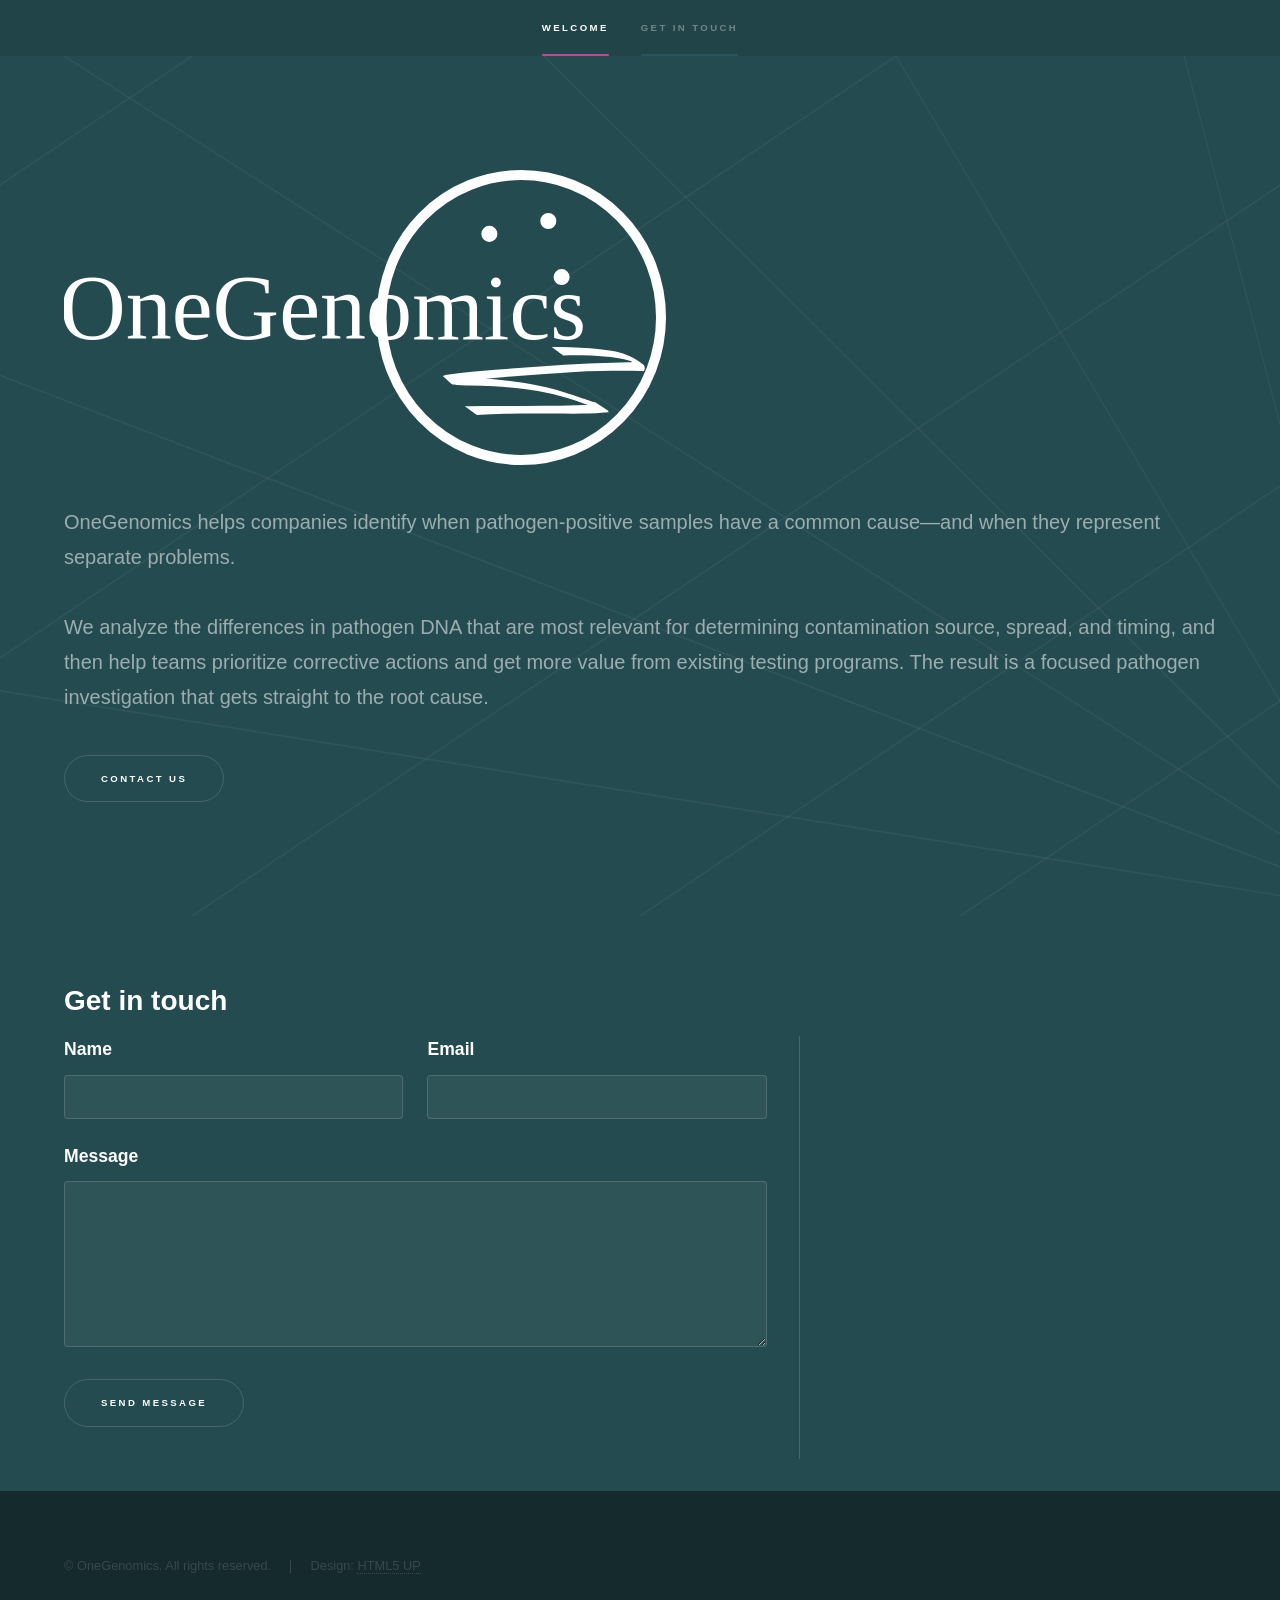
==== commit 7e357b7e: "add logo to main page" ====
--- a/index.html
+++ b/index.html
@@ -34,7 +34,7 @@
 				<!-- Intro -->
 					<section id="intro" class="wrapper style1 fullscreen fade-up">
 						<div class="inner">
-							<h1>OneGenomics</h1>
+							<h1><img src="assets/css/images/logo.svg" alt="OneGenomics" /></h1>
 							<p>OneGenomics helps companies identify when pathogen-positive samples have a common cause—and when they represent separate problems. <br />
 							<br />
 							We analyze the differences in pathogen DNA that are most relevant for determining contamination source, spread, and timing, and then help teams prioritize corrective actions and get more value from existing testing programs. The result is a focused pathogen investigation that gets straight to the root cause. </p>
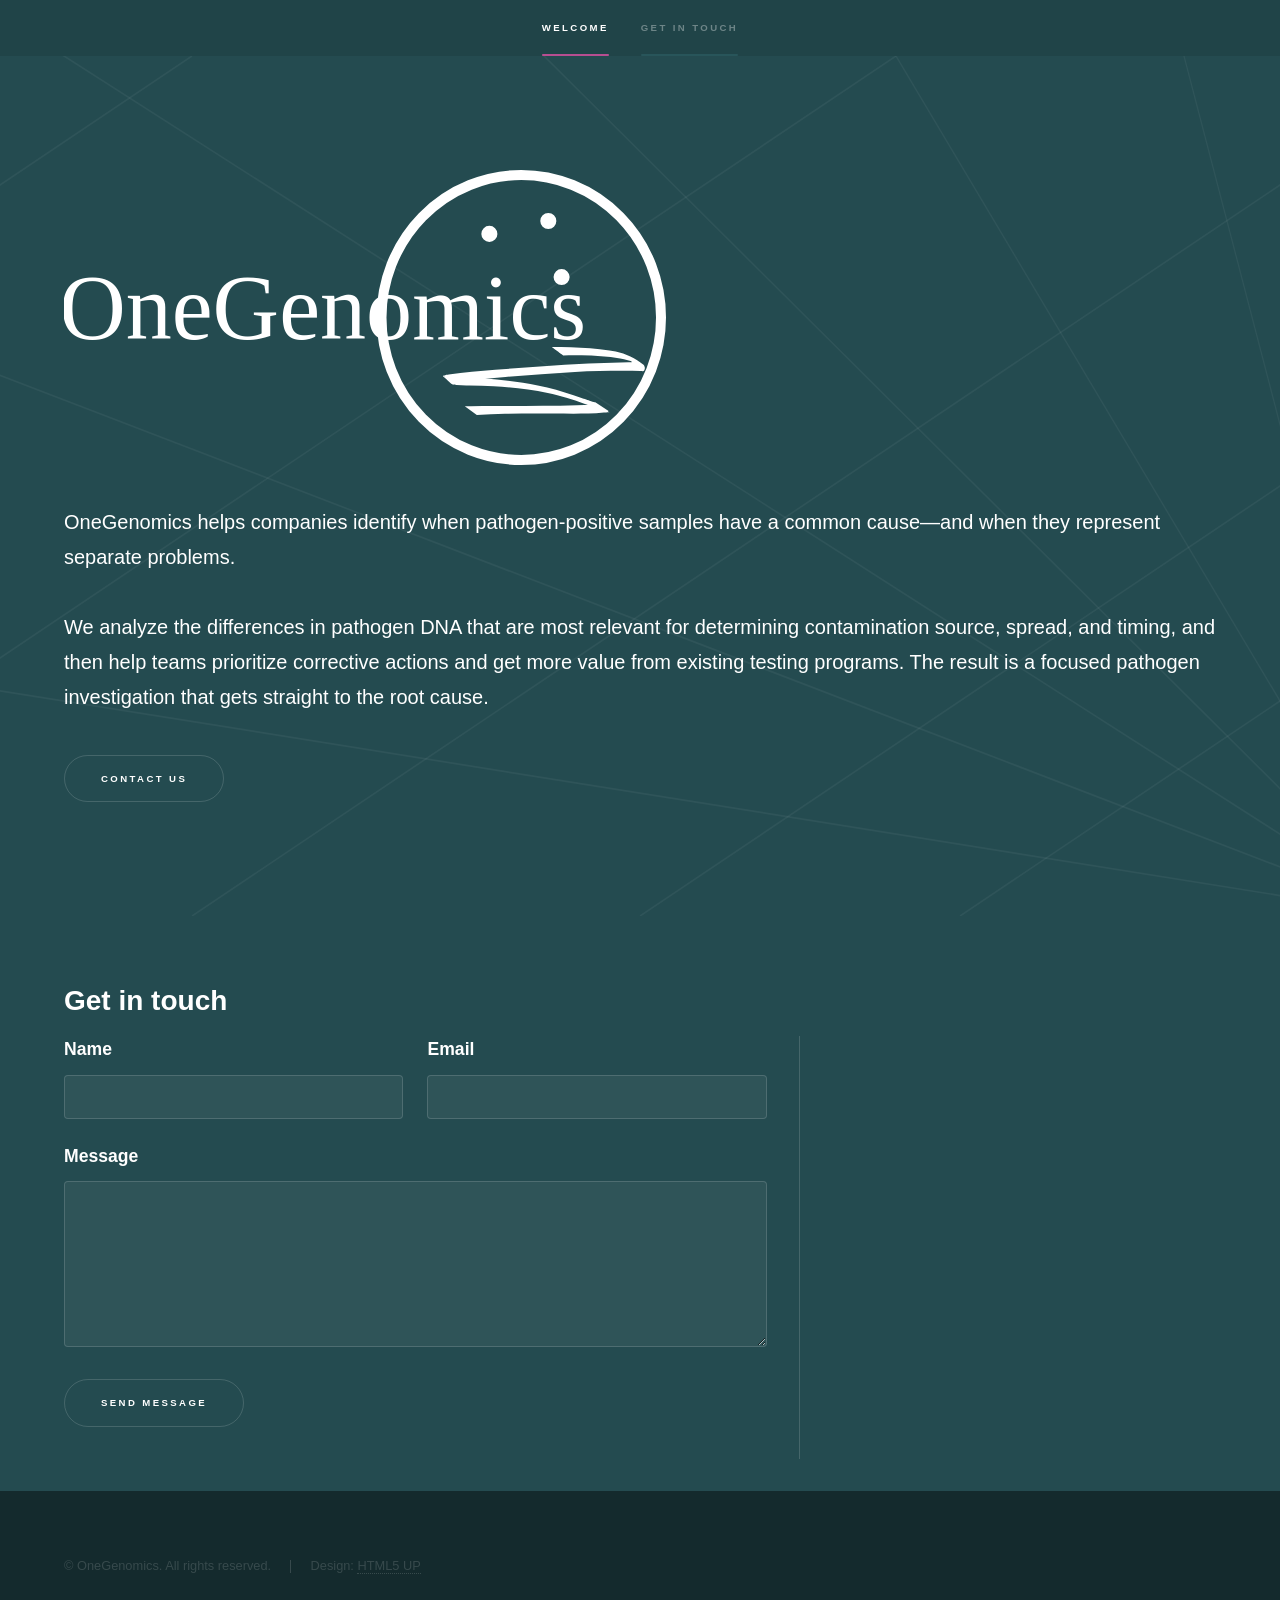
==== commit cc78c220: "make text white" ====
--- a/index.html
+++ b/index.html
@@ -35,7 +35,7 @@
 					<section id="intro" class="wrapper style1 fullscreen fade-up">
 						<div class="inner">
 							<h1><img src="assets/css/images/logo.svg" alt="OneGenomics" /></h1>
-							<p>OneGenomics helps companies identify when pathogen-positive samples have a common cause—and when they represent separate problems. <br />
+							<p style="color: white;">OneGenomics helps companies identify when pathogen-positive samples have a common cause—and when they represent separate problems. <br />
 							<br />
 							We analyze the differences in pathogen DNA that are most relevant for determining contamination source, spread, and timing, and then help teams prioritize corrective actions and get more value from existing testing programs. The result is a focused pathogen investigation that gets straight to the root cause. </p>
 							<ul class="actions">
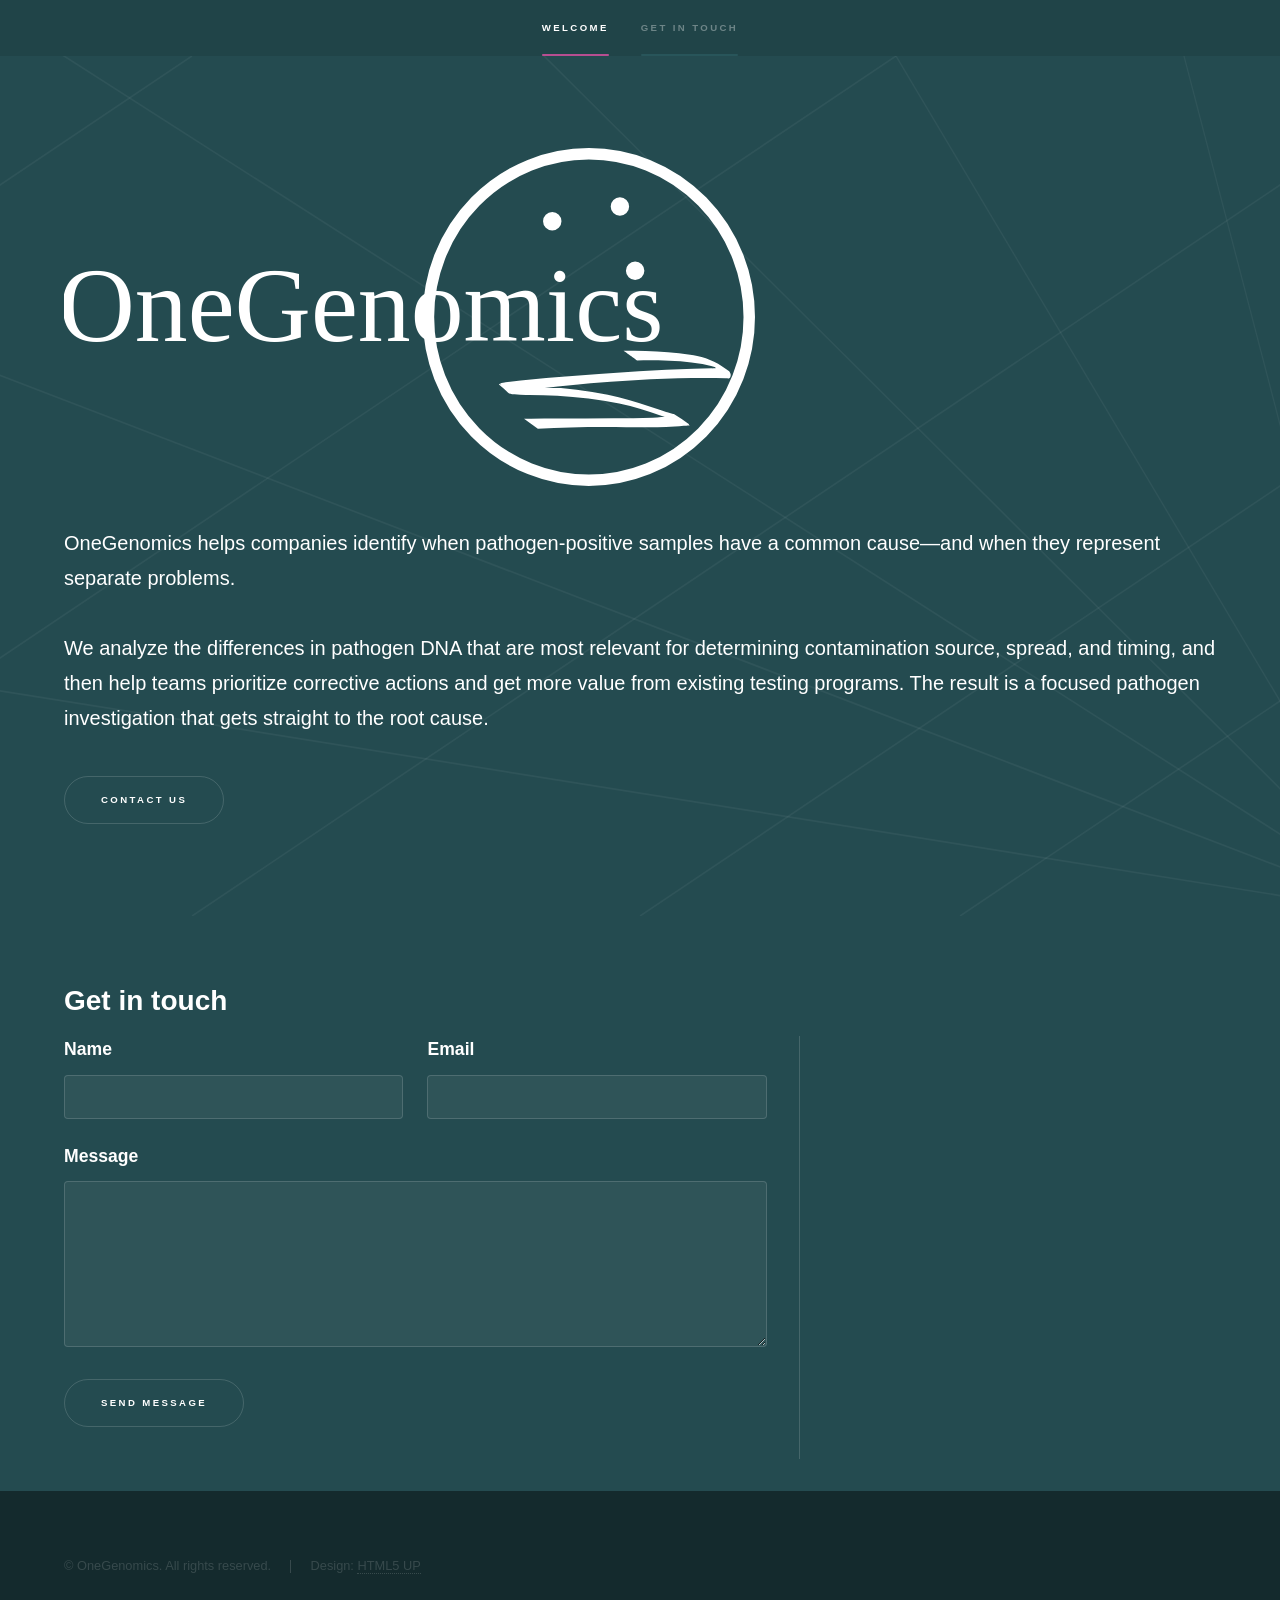
==== commit b8267be0: "resize logo" ====
--- a/index.html
+++ b/index.html
@@ -34,7 +34,7 @@
 				<!-- Intro -->
 					<section id="intro" class="wrapper style1 fullscreen fade-up">
 						<div class="inner">
-							<h1><img src="assets/css/images/logo.svg" alt="OneGenomics" /></h1>
+							<h1><img src="assets/css/images/logo.svg" alt="OneGenomics" style="width: 60%;" /></h1>
 							<p style="color: white;">OneGenomics helps companies identify when pathogen-positive samples have a common cause—and when they represent separate problems. <br />
 							<br />
 							We analyze the differences in pathogen DNA that are most relevant for determining contamination source, spread, and timing, and then help teams prioritize corrective actions and get more value from existing testing programs. The result is a focused pathogen investigation that gets straight to the root cause. </p>
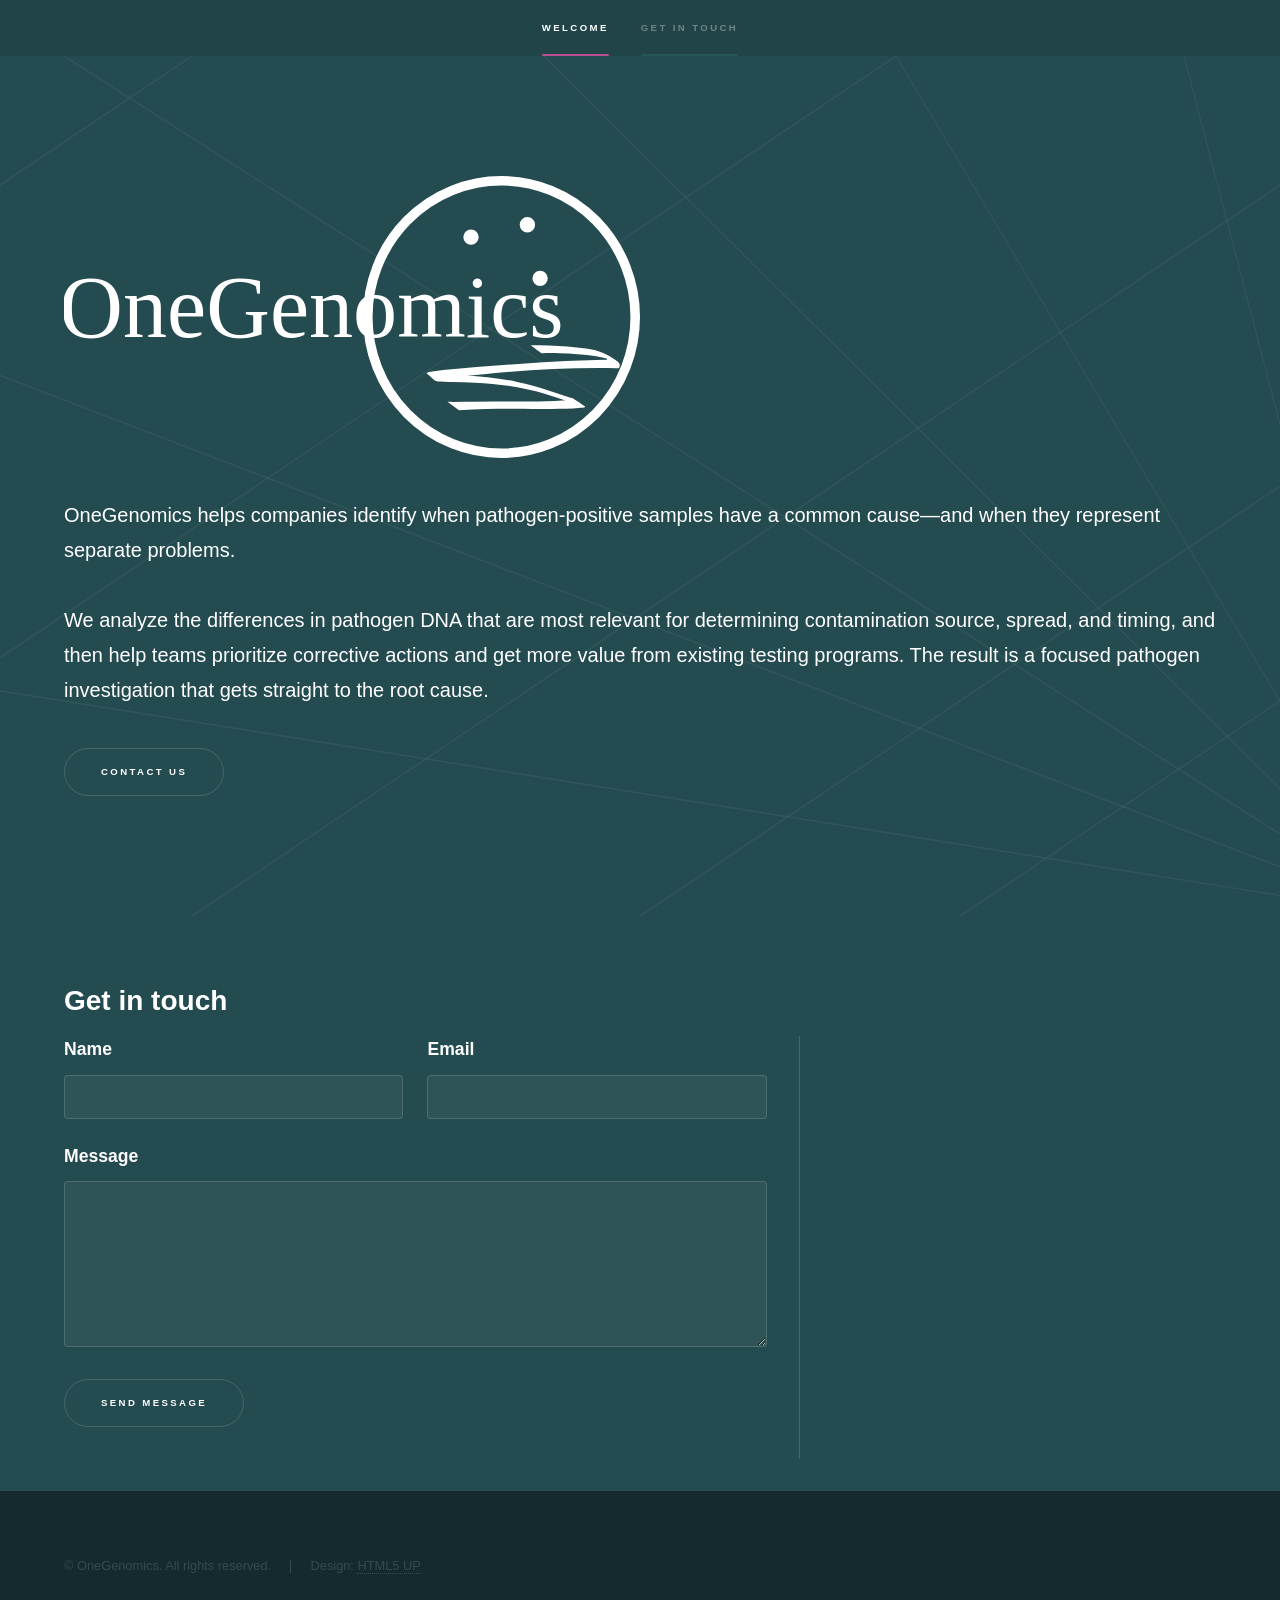
==== commit 96c43df6: "resize logo" ====
--- a/index.html
+++ b/index.html
@@ -34,7 +34,7 @@
 				<!-- Intro -->
 					<section id="intro" class="wrapper style1 fullscreen fade-up">
 						<div class="inner">
-							<h1><img src="assets/css/images/logo.svg" alt="OneGenomics" style="width: 60%;" /></h1>
+							<h1><img src="assets/css/images/logo.svg" alt="OneGenomics" style="width: 50%;" /></h1>
 							<p style="color: white;">OneGenomics helps companies identify when pathogen-positive samples have a common cause—and when they represent separate problems. <br />
 							<br />
 							We analyze the differences in pathogen DNA that are most relevant for determining contamination source, spread, and timing, and then help teams prioritize corrective actions and get more value from existing testing programs. The result is a focused pathogen investigation that gets straight to the root cause. </p>
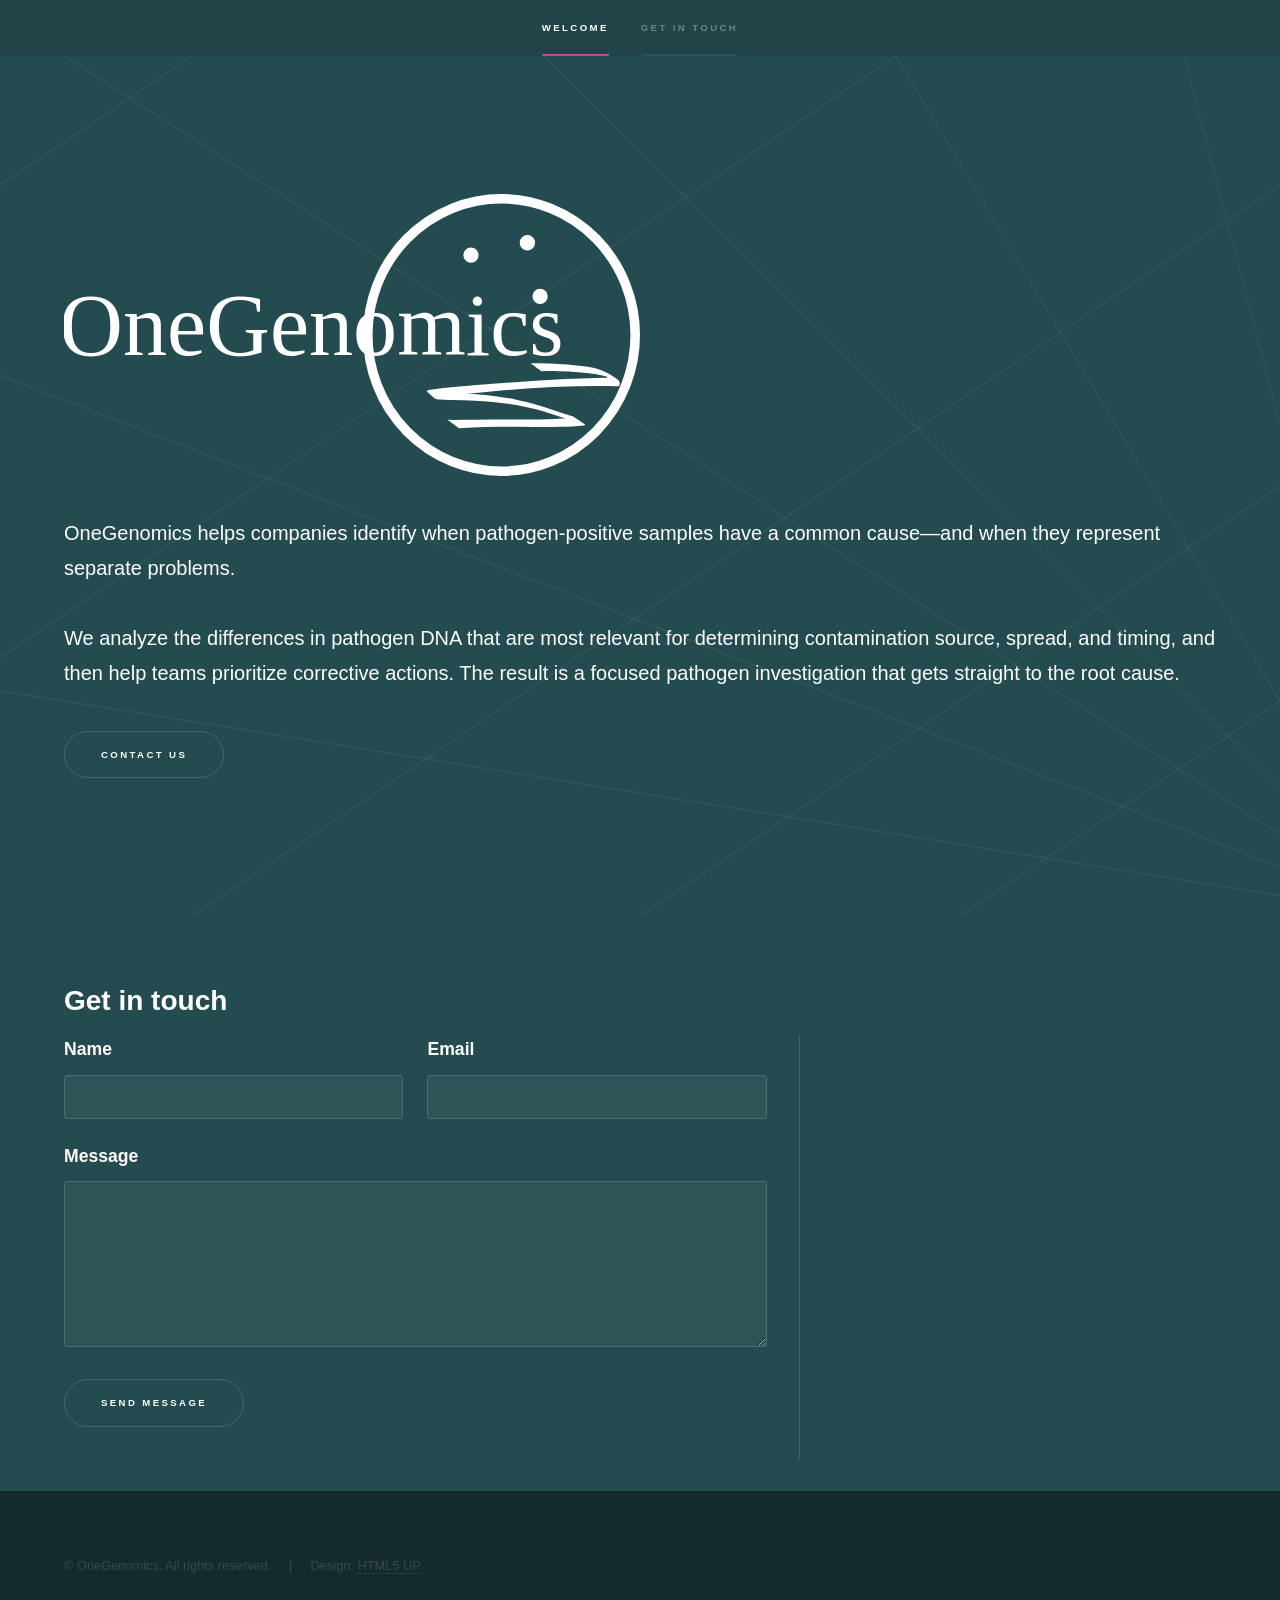
==== commit 280336bd: "modify home page text" ====
--- a/index.html
+++ b/index.html
@@ -37,7 +37,7 @@
 							<h1><img src="assets/css/images/logo.svg" alt="OneGenomics" style="width: 50%;" /></h1>
 							<p style="color: white;">OneGenomics helps companies identify when pathogen-positive samples have a common cause—and when they represent separate problems. <br />
 							<br />
-							We analyze the differences in pathogen DNA that are most relevant for determining contamination source, spread, and timing, and then help teams prioritize corrective actions and get more value from existing testing programs. The result is a focused pathogen investigation that gets straight to the root cause. </p>
+							We analyze the differences in pathogen DNA that are most relevant for determining contamination source, spread, and timing, and then help teams prioritize corrective actions. The result is a focused pathogen investigation that gets straight to the root cause. </p>
 							<ul class="actions">
 								<li><a href="#three" class="button scrolly">Contact Us</a></li>
 							</ul>
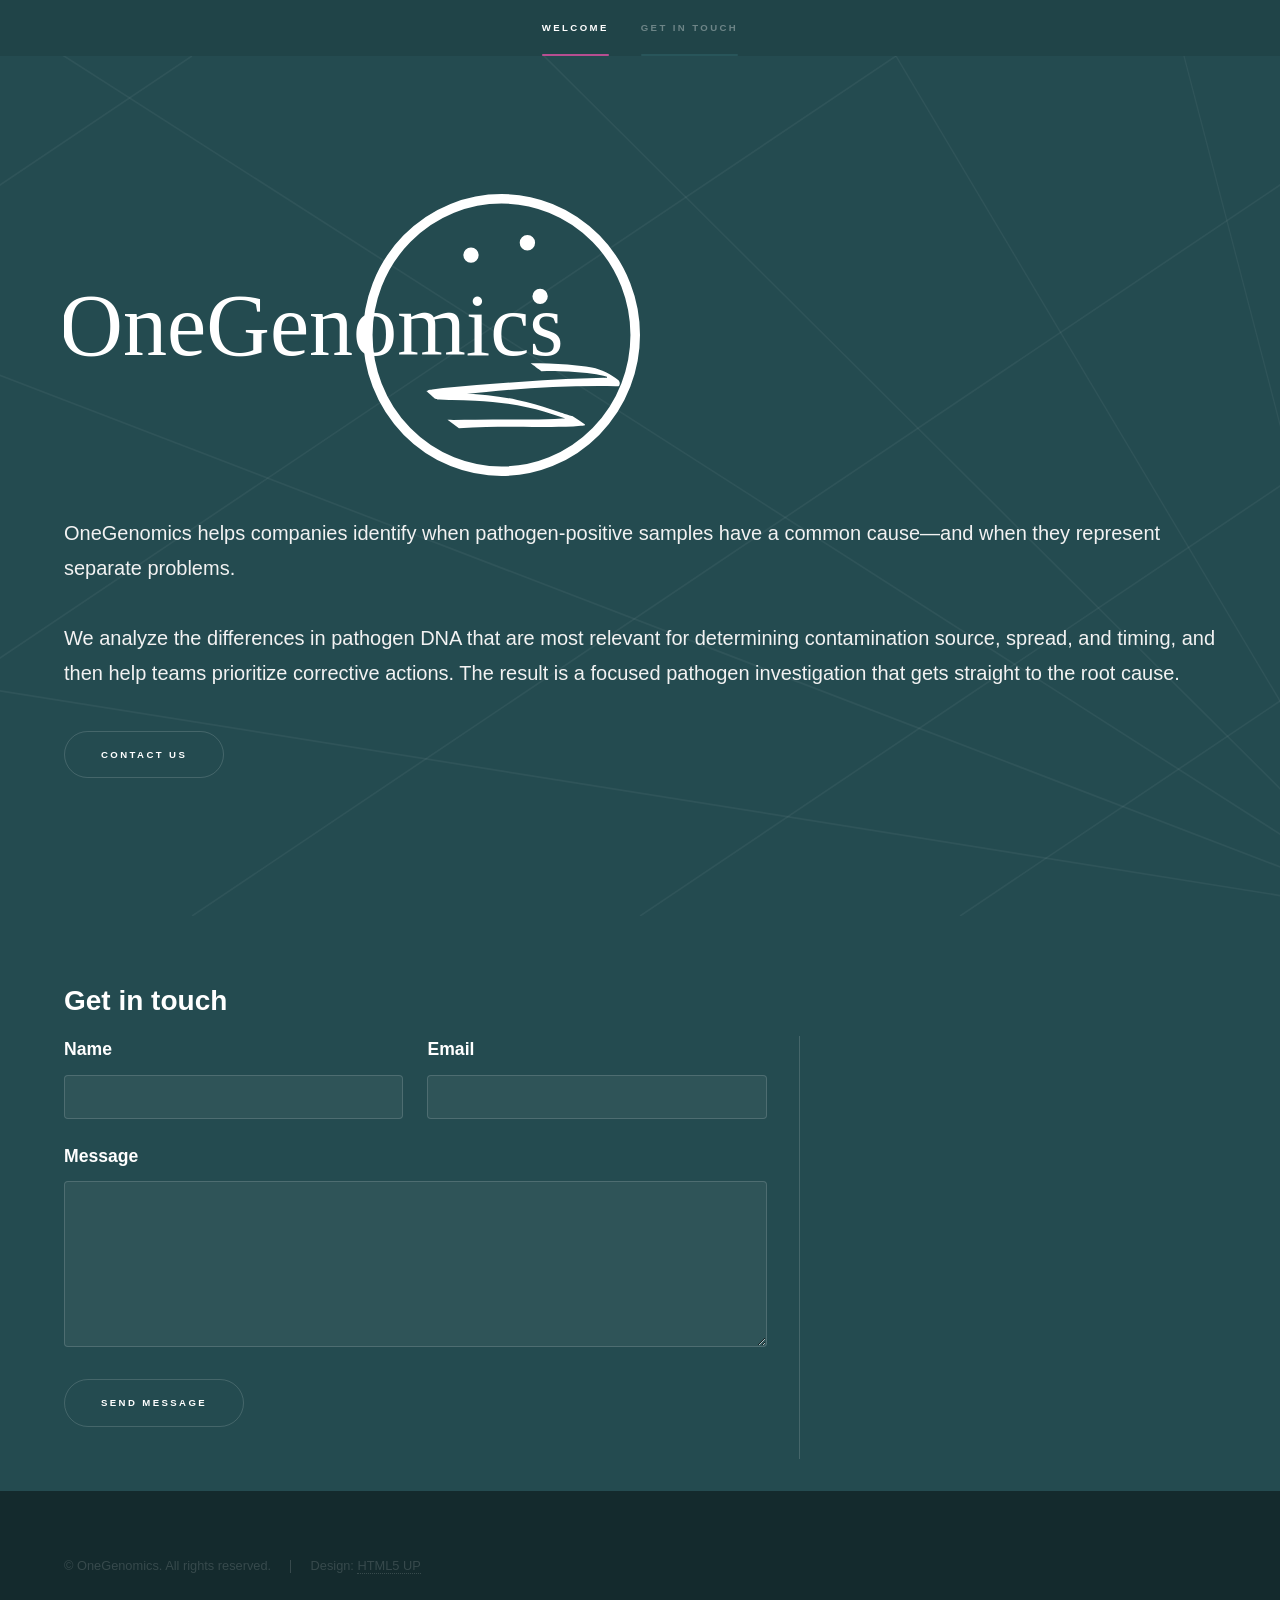
==== commit 758e2b41: "change text color" ====
--- a/index.html
+++ b/index.html
@@ -35,7 +35,7 @@
 					<section id="intro" class="wrapper style1 fullscreen fade-up">
 						<div class="inner">
 							<h1><img src="assets/css/images/logo.svg" alt="OneGenomics" style="width: 50%;" /></h1>
-							<p style="color: white;">OneGenomics helps companies identify when pathogen-positive samples have a common cause—and when they represent separate problems. <br />
+							<p style="color: #f2f2f2ff;">OneGenomics helps companies identify when pathogen-positive samples have a common cause—and when they represent separate problems. <br />
 							<br />
 							We analyze the differences in pathogen DNA that are most relevant for determining contamination source, spread, and timing, and then help teams prioritize corrective actions. The result is a focused pathogen investigation that gets straight to the root cause. </p>
 							<ul class="actions">
@@ -215,4 +215,4 @@
 			<script src="assets/js/main.js"></script>
 
 	</body>
-</html>+</html>
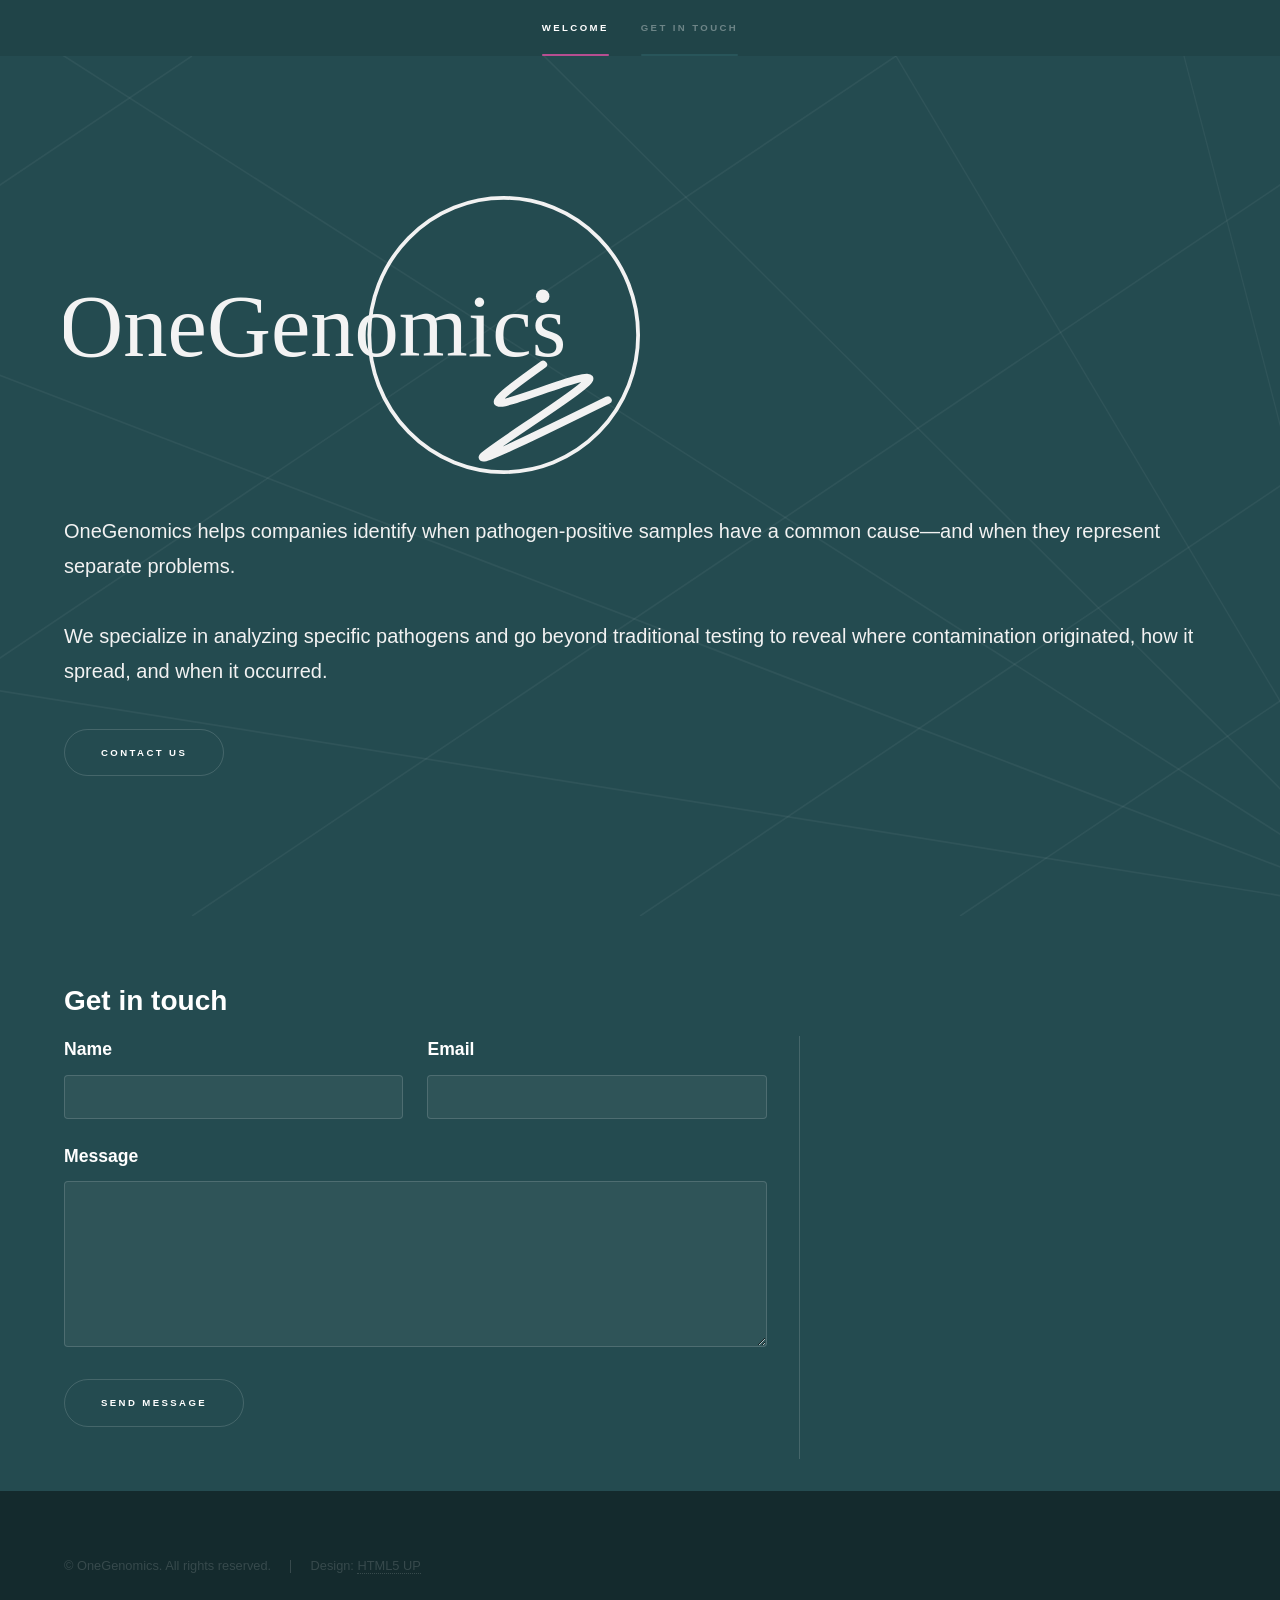
==== commit 322f59b5: "change logo file" ====
--- a/index.html
+++ b/index.html
@@ -37,7 +37,7 @@
 							<h1><img src="assets/css/images/logo.svg" alt="OneGenomics" style="width: 50%;" /></h1>
 							<p style="color: #f2f2f2ff;">OneGenomics helps companies identify when pathogen-positive samples have a common cause—and when they represent separate problems. <br />
 							<br />
-							We analyze the differences in pathogen DNA that are most relevant for determining contamination source, spread, and timing, and then help teams prioritize corrective actions. The result is a focused pathogen investigation that gets straight to the root cause. </p>
+							We specialize in analyzing specific pathogens and go beyond traditional testing to reveal where contamination originated, how it spread, and when it occurred. </p>
 							<ul class="actions">
 								<li><a href="#three" class="button scrolly">Contact Us</a></li>
 							</ul>
